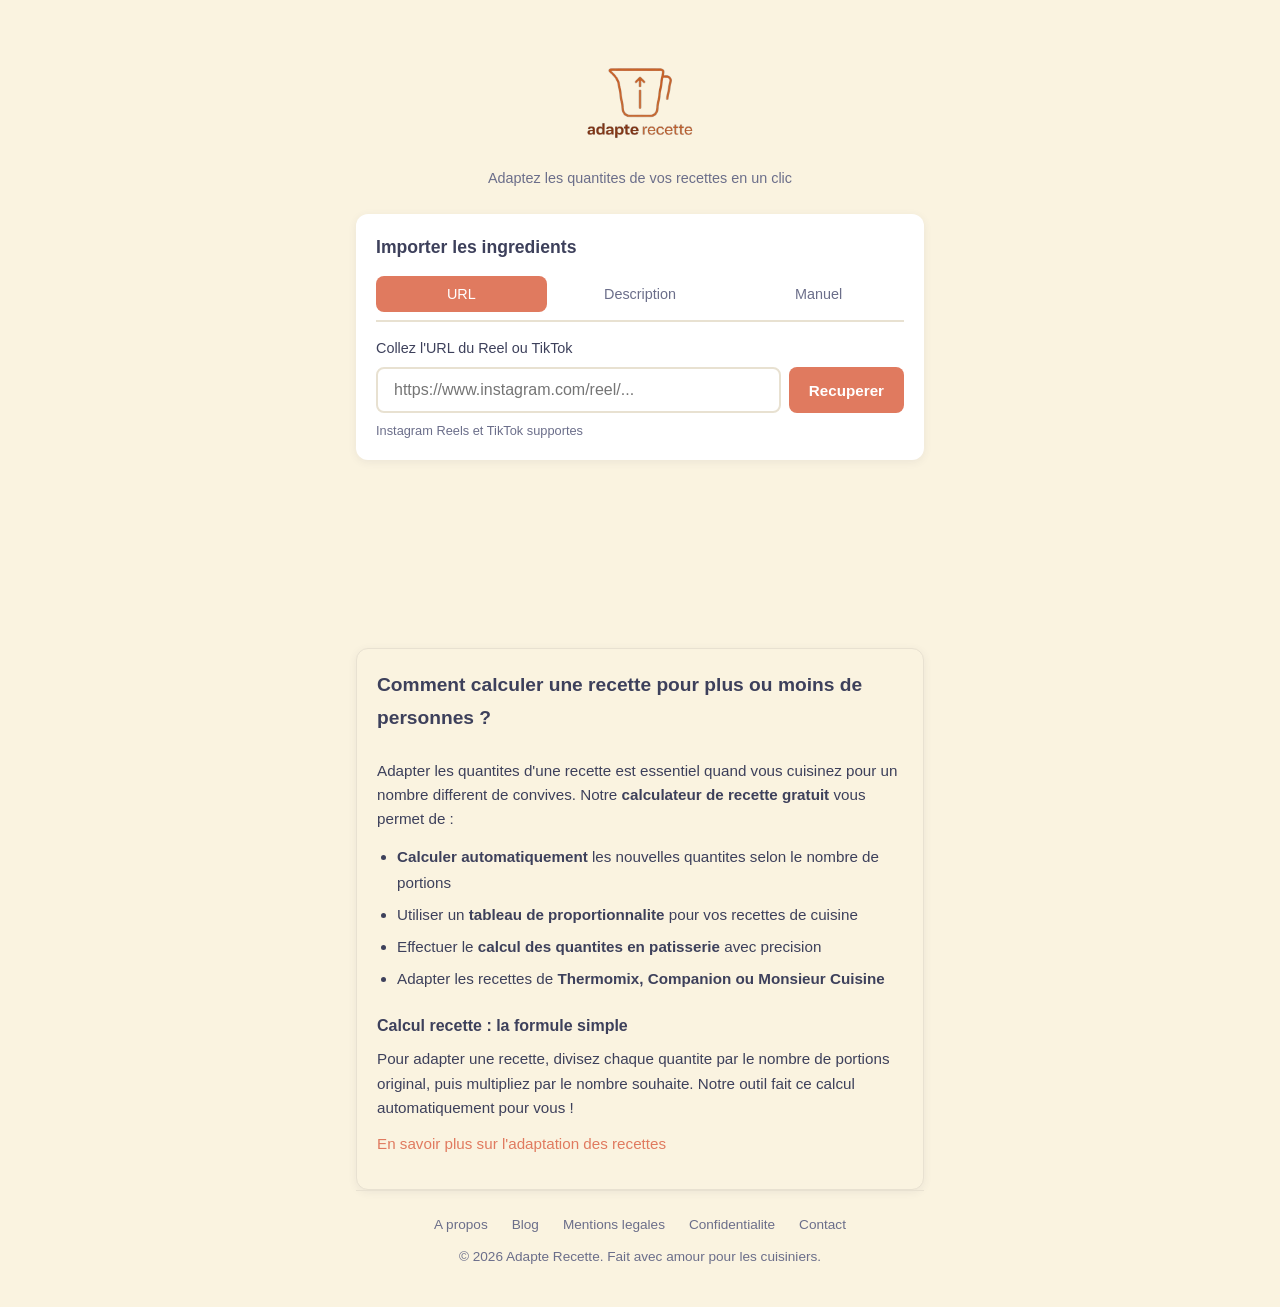
==== index.html @ 7c34cf09 "Fix parser for spaced units + bigger logo + more emoji separators - Add pattern for "100 g de farine" ====
<!DOCTYPE html>
<html lang="fr">
<head>
    <meta charset="UTF-8">
    <meta name="viewport" content="width=device-width, initial-scale=1.0">
    <meta name="description" content="Calculateur gratuit pour adapter les quantites d'une recette au nombre de personnes. Calcul recette automatique, tableau de proportionnalite et conversion des mesures.">
    <meta name="theme-color" content="#E07A5F">
    <meta name="google-site-verification" content="aMyrA-Rj5r2kFNnCdlcsRhYM-CmqGGEdVqoCJx9DFxA" />
    <title>Adapter les quantites d'une recette | Calcul recette gratuit - Adapte Recette</title>
    <link rel="manifest" href="manifest.json">
    <link rel="icon" type="image/svg+xml" href="icons/icon.svg">
    <link rel="apple-touch-icon" href="icons/icon-192.png">
    <link rel="stylesheet" href="style.css?v=6">
    <!-- Google AdSense -->
    <script async src="https://pagead2.googlesyndication.com/pagead/js/adsbygoogle.js?client=ca-pub-5755477193722949"
        crossorigin="anonymous"></script>
</head>
<body>
    <div class="container">
        <header>
            <h1><img src="logo-adapte-recette.svg" alt="Adapte Recette - Calculateur de recette gratuit" class="header-logo"></h1>
            <p class="subtitle">Adaptez les quantites de vos recettes en un clic</p>
        </header>

        <main>
            <!-- Section Import -->
            <section class="card import-section">
                <h2>Importer les ingredients</h2>

                <div class="tabs">
                    <button class="tab active" data-tab="url">URL</button>
                    <button class="tab" data-tab="description">Description</button>
                    <button class="tab" data-tab="manual">Manuel</button>
                </div>

                <div class="tab-content">
                    <!-- Tab URL -->
                    <div class="tab-panel active" id="tab-url">
                        <label for="url-input">Collez l'URL du Reel ou TikTok</label>
                        <div class="input-group">
                            <input type="url" id="url-input" placeholder="https://www.instagram.com/reel/...">
                            <button id="fetch-btn" class="btn btn-primary">Recuperer</button>
                        </div>
                        <p class="hint">Instagram Reels et TikTok supportes</p>
                    </div>

                    <!-- Tab Description -->
                    <div class="tab-panel" id="tab-description">
                        <label for="description-input">Collez la description de la recette</label>
                        <textarea id="description-input" rows="6" placeholder="Exemple:
Pour 4 personnes:
- 200g de farine
- 3 oeufs
- 50cl de lait
- 1 pincee de sel"></textarea>
                        <button id="extract-btn" class="btn btn-primary">Extraire les ingredients</button>
                        <details class="help-details">
                            <summary>Comment copier la description ?</summary>
                            <div class="help-content">
                                <p><strong>Instagram :</strong></p>
                                <ol>
                                    <li>Ouvrez le Reel dans l'app</li>
                                    <li>Appuyez sur "... plus" sous la description</li>
                                    <li>Maintenez appuye sur le texte et selectionnez "Copier"</li>
                                </ol>
                                <p><strong>TikTok :</strong></p>
                                <ol>
                                    <li>Ouvrez la video dans l'app</li>
                                    <li>Appuyez sur la description pour la voir en entier</li>
                                    <li>Maintenez appuye et copiez le texte</li>
                                </ol>
                            </div>
                        </details>
                    </div>

                    <!-- Tab Manuel -->
                    <div class="tab-panel" id="tab-manual">
                        <div class="manual-form">
                            <div class="manual-row">
                                <input type="number" class="ingredient-qty" placeholder="Qte" step="any">
                                <input type="text" class="ingredient-unit" placeholder="Unite">
                                <input type="text" class="ingredient-name" placeholder="Ingredient">
                                <button class="btn-icon btn-add" title="Ajouter">+</button>
                            </div>
                        </div>
                        <button id="add-ingredient-btn" class="btn btn-secondary">+ Ajouter un ingredient</button>
                    </div>
                </div>
            </section>

            <!-- Ad unit -->
            <div class="ad-container">
                <ins class="adsbygoogle"
                    style="display:block"
                    data-ad-client="ca-pub-5755477193722949"
                    data-ad-slot="auto"
                    data-ad-format="auto"
                    data-full-width-responsive="true"></ins>
                <script>(adsbygoogle = window.adsbygoogle || []).push({});</script>
            </div>

            <!-- Section Calcul (avec portions d'origine) -->
            <section class="card calculation-section" id="calculation-section" style="display: none;">
                <h2>Adapter les quantites</h2>

                <div class="portions-row">
                    <div class="portions-original" id="portions-original-group">
                        <label for="portions-original">Recette pour</label>
                        <input type="number" id="portions-original" value="4" min="1">
                        <span>pers.</span>
                        <span class="portions-hint" id="portions-hint">(a verifier)</span>
                    </div>
                    <span class="portions-arrow">→</span>
                    <div class="portions-target-group">
                        <label for="portions-target">Je veux</label>
                        <div class="stepper">
                            <button type="button" class="stepper-btn" id="portions-minus">−</button>
                            <input type="number" id="portions-target" value="4" min="1">
                            <button type="button" class="stepper-btn" id="portions-plus">+</button>
                        </div>
                        <span>pers.</span>
                    </div>
                </div>

                <div class="calc-mode">
                    <label class="radio-label">
                        <input type="radio" name="calc-mode" value="portions" checked>
                        <span>Par portions</span>
                    </label>
                    <label class="radio-label">
                        <input type="radio" name="calc-mode" value="multiplier">
                        <span>Par multiplicateur</span>
                    </label>
                </div>

                <div class="calc-input" id="multiplier-input-group" style="display: none;">
                    <label for="multiplier">Multiplicateur :</label>
                    <input type="number" id="multiplier" value="1" min="0.1" step="0.1">
                    <div class="quick-multipliers">
                        <button class="btn-chip" data-multiplier="0.5">x0.5</button>
                        <button class="btn-chip" data-multiplier="1.5">x1.5</button>
                        <button class="btn-chip" data-multiplier="2">x2</button>
                        <button class="btn-chip" data-multiplier="3">x3</button>
                    </div>
                </div>
            </section>

            <!-- Section Resultat -->
            <section class="card result-section" id="result-section" style="display: none;">
                <h2>Quantites adaptees</h2>
                <div class="result-info">
                    <span id="result-portions"></span>
                </div>
                <div class="result-list" id="result-list">
                    <!-- Results will be added here dynamically -->
                </div>
                <button id="copy-result-btn" class="btn btn-secondary">Copier la liste</button>
            </section>

            <!-- Section Ingredients (pliable) -->
            <section class="card ingredients-section collapsible" id="ingredients-section" style="display: none;">
                <div class="collapsible-header" id="ingredients-toggle">
                    <h2>Ingredients <span class="ingredient-count"></span></h2>
                    <span class="collapse-icon">▼</span>
                </div>

                <div class="collapsible-content" id="ingredients-content">
                    <div class="ingredients-list" id="ingredients-list">
                        <!-- Ingredients will be added here dynamically -->
                    </div>

                    <button id="clear-ingredients-btn" class="btn btn-secondary">Reinitialiser</button>
                </div>
            </section>

            <!-- SEO Content Section -->
            <section class="card content-page seo-section">
                <h2>Comment calculer une recette pour plus ou moins de personnes ?</h2>
                <p>Adapter les quantites d'une recette est essentiel quand vous cuisinez pour un nombre different de convives. Notre <strong>calculateur de recette gratuit</strong> vous permet de :</p>
                <ul>
                    <li><strong>Calculer automatiquement</strong> les nouvelles quantites selon le nombre de portions</li>
                    <li>Utiliser un <strong>tableau de proportionnalite</strong> pour vos recettes de cuisine</li>
                    <li>Effectuer le <strong>calcul des quantites en patisserie</strong> avec precision</li>
                    <li>Adapter les recettes de <strong>Thermomix, Companion ou Monsieur Cuisine</strong></li>
                </ul>
                <h3>Calcul recette : la formule simple</h3>
                <p>Pour adapter une recette, divisez chaque quantite par le nombre de portions original, puis multipliez par le nombre souhaite. Notre outil fait ce calcul automatiquement pour vous !</p>
                <p><a href="/blog/adapter-recette-nombre-personnes">En savoir plus sur l'adaptation des recettes</a></p>
            </section>
        </main>

        <footer></footer>
    </div>

    <!-- Loading overlay -->
    <div class="loading-overlay" id="loading-overlay" style="display: none;">
        <div class="spinner"></div>
        <p>Chargement...</p>
    </div>

    <!-- Toast notifications -->
    <div class="toast-container" id="toast-container"></div>

    <script src="footer.js"></script>
    <script src="parser.js?v=7"></script>
    <script src="app.js?v=6"></script>
</body>
</html>
---- style.css ----
/* Variables */
:root {
    --color-primary: #E07A5F;
    --color-primary-dark: #c9644a;
    --color-secondary: #F4A261;
    --color-accent: #F2CC8F;
    --color-bg: #FAF3E0;
    --color-bg-card: #FFFFFF;
    --color-text: #3D405B;
    --color-text-light: #6B6E8A;
    --color-border: #E8E1D1;
    --color-success: #81B29A;
    --color-error: #E07A5F;
    --radius: 12px;
    --radius-sm: 8px;
    --shadow: 0 2px 8px rgba(61, 64, 91, 0.08);
    --shadow-lg: 0 4px 16px rgba(61, 64, 91, 0.12);
    --transition: 0.2s ease;
}

/* Reset */
*, *::before, *::after {
    box-sizing: border-box;
    margin: 0;
    padding: 0;
}

/* Base */
html {
    font-size: 16px;
}

body {
    font-family: -apple-system, BlinkMacSystemFont, 'Segoe UI', Roboto, Oxygen, Ubuntu, sans-serif;
    background-color: var(--color-bg);
    color: var(--color-text);
    line-height: 1.5;
    min-height: 100vh;
}

/* Container */
.container {
    max-width: 600px;
    margin: 0 auto;
    padding: 1rem;
    min-height: 100vh;
    display: flex;
    flex-direction: column;
}

/* Header */
header {
    text-align: center;
    padding: 1.5rem 0;
}

.header-logo {
    width: 140px;
    height: auto;
}

/* Smaller logo for subpages (with text) */
.header-link .header-logo {
    width: 80px;
    margin-bottom: 0.25rem;
}

header h1 {
    font-size: 1.75rem;
    color: var(--color-primary);
    font-weight: 700;
    margin-bottom: 0.25rem;
}

/* When h1 contains only the logo (homepage) */
header h1:has(> img:only-child) {
    font-size: 0;
    line-height: 1;
}

.subtitle {
    color: var(--color-text-light);
    font-size: 0.9rem;
    margin-top: 0.25rem;
}

/* Main */
main {
    flex: 1;
    display: flex;
    flex-direction: column;
    gap: 1rem;
}

/* Cards */
.card {
    background: var(--color-bg-card);
    border-radius: var(--radius);
    padding: 1.25rem;
    box-shadow: var(--shadow);
}

.card h2 {
    font-size: 1.1rem;
    margin-bottom: 1rem;
    color: var(--color-text);
}

/* Tabs */
.tabs {
    display: flex;
    gap: 0.5rem;
    margin-bottom: 1rem;
    border-bottom: 2px solid var(--color-border);
    padding-bottom: 0.5rem;
}

.tab {
    flex: 1;
    padding: 0.6rem 0.75rem;
    border: none;
    background: transparent;
    color: var(--color-text-light);
    font-size: 0.9rem;
    font-weight: 500;
    cursor: pointer;
    border-radius: var(--radius-sm);
    transition: var(--transition);
}

.tab:hover {
    background: var(--color-bg);
}

.tab.active {
    background: var(--color-primary);
    color: white;
}

/* Tab panels */
.tab-panel {
    display: none;
}

.tab-panel.active {
    display: block;
}

/* Form elements */
label {
    display: block;
    font-size: 0.9rem;
    font-weight: 500;
    margin-bottom: 0.5rem;
    color: var(--color-text);
}

input[type="text"],
input[type="url"],
input[type="number"],
textarea {
    width: 100%;
    padding: 0.75rem 1rem;
    border: 2px solid var(--color-border);
    border-radius: var(--radius-sm);
    font-size: 1rem;
    font-family: inherit;
    transition: var(--transition);
    background: var(--color-bg-card);
}

input:focus,
textarea:focus {
    outline: none;
    border-color: var(--color-primary);
}

textarea {
    resize: vertical;
    min-height: 120px;
}

.input-group {
    display: flex;
    gap: 0.5rem;
}

.input-group input {
    flex: 1;
}

.hint {
    font-size: 0.8rem;
    color: var(--color-text-light);
    margin-top: 0.5rem;
}

/* Buttons */
.btn {
    padding: 0.75rem 1.25rem;
    border: none;
    border-radius: var(--radius-sm);
    font-size: 0.95rem;
    font-weight: 600;
    cursor: pointer;
    transition: var(--transition);
    display: inline-flex;
    align-items: center;
    justify-content: center;
    gap: 0.5rem;
}

.btn-primary {
    background: var(--color-primary);
    color: white;
}

.btn-primary:hover {
    background: var(--color-primary-dark);
}

.btn-primary:active {
    transform: scale(0.98);
}

.btn-secondary {
    background: var(--color-bg);
    color: var(--color-text);
    border: 2px solid var(--color-border);
}

.btn-secondary:hover {
    background: var(--color-border);
}

.btn-icon {
    width: 40px;
    height: 40px;
    padding: 0;
    border: none;
    border-radius: var(--radius-sm);
    font-size: 1.25rem;
    cursor: pointer;
    transition: var(--transition);
    display: flex;
    align-items: center;
    justify-content: center;
}

.btn-add {
    background: var(--color-success);
    color: white;
}

.btn-add:hover {
    opacity: 0.9;
}

.btn-remove {
    background: var(--color-error);
    color: white;
}

.btn-remove:hover {
    opacity: 0.9;
}

.btn-chip {
    padding: 0.4rem 0.75rem;
    border: 2px solid var(--color-border);
    border-radius: 20px;
    background: var(--color-bg-card);
    color: var(--color-text);
    font-size: 0.85rem;
    cursor: pointer;
    transition: var(--transition);
}

.btn-chip:hover {
    border-color: var(--color-primary);
    color: var(--color-primary);
}

.btn-chip.active {
    background: var(--color-primary);
    border-color: var(--color-primary);
    color: white;
}

/* Manual form */
.manual-form {
    display: flex;
    flex-direction: column;
    gap: 0.75rem;
    margin-bottom: 1rem;
}

.manual-row {
    display: grid;
    grid-template-columns: 1fr 1fr 2fr auto;
    gap: 0.5rem;
    align-items: center;
}

.manual-row input {
    padding: 0.6rem 0.75rem;
}

/* Portions row (original → target) */
.portions-row {
    display: flex;
    align-items: center;
    justify-content: center;
    gap: 0.75rem;
    margin-bottom: 1rem;
    padding: 1rem;
    background: var(--color-bg);
    border-radius: var(--radius-sm);
    flex-wrap: wrap;
}

.portions-original,
.portions-target-group {
    display: flex;
    align-items: center;
    gap: 0.5rem;
}

.portions-original label,
.portions-target-group label {
    margin-bottom: 0;
    white-space: nowrap;
    font-size: 0.9rem;
}

.portions-original input {
    width: 60px;
    text-align: center;
    font-weight: 600;
    font-size: 1.1rem;
}

.portions-arrow {
    font-size: 1.5rem;
    color: var(--color-primary);
    font-weight: bold;
}

.portions-hint {
    font-size: 0.75rem;
    color: var(--color-secondary);
    font-style: italic;
    display: none;
}

.portions-original.needs-check .portions-hint {
    display: inline;
}

.portions-original.needs-check input {
    border-color: var(--color-secondary);
    background-color: #FFF8F0;
}

.portions-original.confirmed .portions-hint {
    display: none;
}

/* Stepper component (+/-) */
.stepper {
    display: inline-flex;
    align-items: stretch;
    background: var(--color-bg-card);
    border: 2px solid var(--color-primary);
    border-radius: var(--radius);
    overflow: hidden;
    height: 52px;
}

.stepper input[type="number"] {
    width: 60px;
    height: 100%;
    text-align: center;
    font-weight: 700;
    font-size: 1.4rem;
    border: none;
    border-left: 2px solid var(--color-primary);
    border-right: 2px solid var(--color-primary);
    border-radius: 0;
    padding: 0;
    background: white;
    -moz-appearance: textfield;
    color: var(--color-text);
}

.stepper input[type="number"]::-webkit-outer-spin-button,
.stepper input[type="number"]::-webkit-inner-spin-button {
    -webkit-appearance: none;
    margin: 0;
}

.stepper input[type="number"]:focus {
    outline: none;
    box-shadow: none;
}

button.stepper-btn {
    width: 52px;
    height: 100%;
    min-width: 52px;
    padding: 0;
    margin: 0;
    border: none;
    border-radius: 0;
    background: var(--color-primary);
    color: white;
    font-size: 1.75rem;
    font-weight: 300;
    cursor: pointer;
    transition: background 0.15s ease;
    display: flex;
    align-items: center;
    justify-content: center;
    line-height: 1;
    -webkit-tap-highlight-color: transparent;
    user-select: none;
}

button.stepper-btn:hover {
    background: var(--color-primary-dark);
}

button.stepper-btn:active {
    background: #B8543B;
}

/* Collapsible sections */
.collapsible .collapsible-header {
    display: flex;
    justify-content: space-between;
    align-items: center;
    cursor: pointer;
    padding: 0.5rem 0;
    user-select: none;
}

.collapsible .collapsible-header h2 {
    margin-bottom: 0;
}

.collapsible .collapse-icon {
    font-size: 0.8rem;
    color: var(--color-text-light);
    transition: transform 0.2s ease;
}

.collapsible.collapsed .collapse-icon {
    transform: rotate(-90deg);
}

.collapsible .collapsible-content {
    overflow: hidden;
    transition: max-height 0.3s ease;
}

.collapsible.collapsed .collapsible-content {
    max-height: 0 !important;
    padding-top: 0;
    padding-bottom: 0;
}

.ingredient-count {
    font-size: 0.85rem;
    color: var(--color-text-light);
    font-weight: normal;
}

/* Ingredients list */
.ingredients-list {
    display: flex;
    flex-direction: column;
    gap: 0.5rem;
    margin-bottom: 1rem;
}

.ingredient-item {
    display: grid;
    grid-template-columns: 1fr 1fr 2fr auto;
    gap: 0.5rem;
    align-items: center;
    padding: 0.5rem;
    background: var(--color-bg);
    border-radius: var(--radius-sm);
}

.ingredient-item input {
    padding: 0.5rem 0.75rem;
    font-size: 0.9rem;
}

/* Radio buttons */
.calc-mode {
    display: flex;
    gap: 1rem;
    margin-bottom: 1rem;
    justify-content: center;
}

.radio-label {
    display: flex;
    align-items: center;
    gap: 0.5rem;
    cursor: pointer;
    font-size: 0.95rem;
}

.radio-label input[type="radio"] {
    width: 18px;
    height: 18px;
    accent-color: var(--color-primary);
}

/* Calc input */
.calc-input {
    padding: 1rem;
    background: var(--color-bg);
    border-radius: var(--radius-sm);
}

.calc-input label {
    margin-bottom: 0.5rem;
}

.calc-input input {
    width: 100px;
    text-align: center;
    font-size: 1.25rem;
    font-weight: 600;
}

.quick-multipliers {
    display: flex;
    gap: 0.5rem;
    margin-top: 0.75rem;
    flex-wrap: wrap;
}

/* Result section */
.result-info {
    font-size: 0.9rem;
    color: var(--color-text-light);
    margin-bottom: 1rem;
    padding-bottom: 0.75rem;
    border-bottom: 1px solid var(--color-border);
}

.result-list {
    display: flex;
    flex-direction: column;
    gap: 0.5rem;
    margin-bottom: 1rem;
}

.result-item {
    display: flex;
    align-items: center;
    gap: 0.75rem;
    padding: 0.75rem;
    background: var(--color-bg);
    border-radius: var(--radius-sm);
}

.result-item-qty {
    font-weight: 600;
    color: var(--color-primary);
    min-width: 80px;
}

.result-item-name {
    font-weight: 500;
    flex: 1;
}

/* Footer */
footer {
    text-align: center;
    padding: 1.5rem 0;
    color: var(--color-text-light);
    font-size: 0.85rem;
    margin-top: auto;
    border-top: 1px solid var(--color-border);
}

.footer-links {
    display: flex;
    justify-content: center;
    gap: 1.5rem;
    flex-wrap: wrap;
    margin-bottom: 0.75rem;
}

.footer-links a {
    color: var(--color-text-light);
    text-decoration: none;
    transition: color 0.2s ease;
}

.footer-links a:hover {
    color: var(--color-primary);
}

.footer-copy {
    margin: 0;
}

/* Header link */
.header-link {
    text-decoration: none;
    color: inherit;
}

/* Content pages (About, Legal, etc.) */
.content-page {
    line-height: 1.7;
}

.content-page h2 {
    font-size: 1.4rem;
    color: var(--color-primary);
    margin-bottom: 1.5rem;
    padding-bottom: 0.5rem;
    border-bottom: 2px solid var(--color-border);
}

.content-page h3 {
    font-size: 1.1rem;
    color: var(--color-text);
    margin-top: 1.5rem;
    margin-bottom: 0.75rem;
}

.content-page h4 {
    font-size: 0.95rem;
    color: var(--color-text);
    margin-top: 1rem;
    margin-bottom: 0.5rem;
}

.content-page p {
    margin-bottom: 0.75rem;
    color: var(--color-text);
}

.content-page ul,
.content-page ol {
    margin-bottom: 1rem;
    padding-left: 1.5rem;
}

.content-page li {
    margin-bottom: 0.5rem;
}

.content-page a {
    color: var(--color-primary);
    text-decoration: none;
}

.content-page a:hover {
    text-decoration: underline;
}

.content-page section {
    margin-bottom: 1.5rem;
}

.content-page .last-update {
    font-size: 0.8rem;
    color: var(--color-text-light);
    font-style: italic;
    margin-top: 2rem;
    padding-top: 1rem;
    border-top: 1px solid var(--color-border);
}

/* Cookies table */
.cookies-table {
    width: 100%;
    border-collapse: collapse;
    margin: 1rem 0;
    font-size: 0.9rem;
}

.cookies-table th,
.cookies-table td {
    padding: 0.75rem;
    text-align: left;
    border-bottom: 1px solid var(--color-border);
}

.cookies-table th {
    background: var(--color-bg);
    font-weight: 600;
}

/* Social links */
.social-links {
    display: flex;
    gap: 1rem;
    margin-top: 0.5rem;
}

.social-link {
    display: inline-flex;
    align-items: center;
    gap: 0.5rem;
    padding: 0.5rem 1rem;
    background: var(--color-bg);
    border-radius: var(--radius-sm);
    color: var(--color-text);
    text-decoration: none;
    font-weight: 500;
    transition: var(--transition);
}

.social-link:hover {
    background: var(--color-primary);
    color: white;
}

/* Loading overlay */
.loading-overlay {
    position: fixed;
    top: 0;
    left: 0;
    right: 0;
    bottom: 0;
    background: rgba(250, 243, 224, 0.9);
    display: flex;
    flex-direction: column;
    align-items: center;
    justify-content: center;
    gap: 1rem;
    z-index: 1000;
}

.spinner {
    width: 40px;
    height: 40px;
    border: 4px solid var(--color-border);
    border-top-color: var(--color-primary);
    border-radius: 50%;
    animation: spin 0.8s linear infinite;
}

@keyframes spin {
    to { transform: rotate(360deg); }
}

/* Toast notifications */
.toast-container {
    position: fixed;
    bottom: 1rem;
    left: 50%;
    transform: translateX(-50%);
    z-index: 1001;
    display: flex;
    flex-direction: column;
    gap: 0.5rem;
}

.toast {
    padding: 0.75rem 1.25rem;
    border-radius: var(--radius-sm);
    background: var(--color-text);
    color: white;
    font-size: 0.9rem;
    box-shadow: var(--shadow-lg);
    animation: slideUp 0.3s ease;
}

.toast.success {
    background: var(--color-success);
}

.toast.error {
    background: var(--color-error);
}

@keyframes slideUp {
    from {
        opacity: 0;
        transform: translateY(20px);
    }
    to {
        opacity: 1;
        transform: translateY(0);
    }
}

/* Help details */
.help-details {
    margin-top: 1rem;
    font-size: 0.85rem;
}

.help-details summary {
    cursor: pointer;
    color: var(--color-primary);
    font-weight: 500;
}

.help-details summary:hover {
    text-decoration: underline;
}

.help-content {
    margin-top: 0.75rem;
    padding: 1rem;
    background: var(--color-bg);
    border-radius: var(--radius-sm);
    color: var(--color-text-light);
}

.help-content p {
    margin-bottom: 0.5rem;
    color: var(--color-text);
}

.help-content ol {
    margin-left: 1.25rem;
    margin-bottom: 1rem;
}

.help-content ol:last-child {
    margin-bottom: 0;
}

.help-content li {
    margin-bottom: 0.25rem;
}

/* Responsive */
@media (max-width: 480px) {
    .manual-row,
    .ingredient-item {
        grid-template-columns: 1fr 1fr;
        gap: 0.5rem;
    }

    /* Nom de l'ingredient sur toute la largeur */
    .manual-row .ingredient-name,
    .ingredient-item input[data-field="name"] {
        grid-column: 1 / -1;
        order: -1;
    }

    .manual-row .btn-icon,
    .ingredient-item .btn-icon {
        grid-column: 2;
        justify-self: end;
    }

    .tabs {
        flex-wrap: wrap;
    }

    .tab {
        font-size: 0.85rem;
        padding: 0.5rem;
    }
}

/* PWA standalone mode */
@media (display-mode: standalone) {
    .container {
        padding-top: env(safe-area-inset-top);
        padding-bottom: env(safe-area-inset-bottom);
    }
}

/* Ad container */
.ad-container {
    margin: 1rem 0;
    min-height: 100px;
    display: flex;
    justify-content: center;
    align-items: center;
}

.ad-container ins {
    max-width: 100%;
}

/* ===================== */
/* Blog Styles           */
/* ===================== */

/* Breadcrumb navigation */
.breadcrumb {
    font-size: 0.85rem;
    color: var(--color-text-light);
    margin-bottom: 1rem;
    padding: 0.5rem 0;
}

.breadcrumb a {
    color: var(--color-primary);
    text-decoration: none;
}

.breadcrumb a:hover {
    text-decoration: underline;
}

/* Blog grid (listing page) */
.blog-grid {
    display: grid;
    grid-template-columns: 1fr;
    gap: 1rem;
    margin-top: 1rem;
}

.blog-card {
    background: var(--color-bg-card);
    border-radius: var(--radius);
    padding: 1.25rem;
    box-shadow: var(--shadow);
    text-decoration: none;
    color: inherit;
    transition: var(--transition);
    display: block;
}

.blog-card:hover {
    box-shadow: var(--shadow-lg);
    transform: translateY(-2px);
}

.blog-card h3 {
    font-size: 1.1rem;
    color: var(--color-primary);
    margin-bottom: 0.5rem;
}

.blog-card p {
    font-size: 0.9rem;
    color: var(--color-text-light);
    line-height: 1.5;
    margin: 0;
}

.blog-card .blog-card-meta {
    font-size: 0.8rem;
    color: var(--color-text-light);
    margin-top: 0.75rem;
    opacity: 0.8;
}

/* Blog article styles */
.blog-article h2 {
    font-size: 1.5rem;
}

.article-meta {
    font-size: 0.85rem;
    color: var(--color-text-light);
    margin-bottom: 1.5rem;
    padding-bottom: 1rem;
    border-bottom: 1px solid var(--color-border);
}

.article-intro {
    font-size: 1.05rem;
    color: var(--color-text);
    line-height: 1.7;
    margin-bottom: 1.5rem;
    padding: 1rem;
    background: var(--color-bg);
    border-radius: var(--radius-sm);
    border-left: 4px solid var(--color-primary);
}

/* Conversion tables in articles */
.conversion-table {
    width: 100%;
    border-collapse: collapse;
    margin: 1rem 0;
    font-size: 0.9rem;
    background: var(--color-bg-card);
    border-radius: var(--radius-sm);
    overflow: hidden;
}

.conversion-table th,
.conversion-table td {
    padding: 0.75rem 1rem;
    text-align: left;
    border-bottom: 1px solid var(--color-border);
}

.conversion-table th {
    background: var(--color-primary);
    color: white;
    font-weight: 600;
}

.conversion-table tr:last-child td {
    border-bottom: none;
}

.conversion-table tr:nth-child(even) {
    background: var(--color-bg);
}

/* Formula box (for mathematical formulas) */
.formula-box {
    background: var(--color-bg);
    border: 2px solid var(--color-secondary);
    border-radius: var(--radius);
    padding: 1rem 1.25rem;
    margin: 1rem 0;
    text-align: center;
}

.formula-box code {
    font-size: 1.1rem;
    font-weight: 600;
    color: var(--color-text);
    background: none;
    padding: 0;
}

/* Article CTA (Call to Action) */
.article-cta {
    background: linear-gradient(135deg, var(--color-primary) 0%, var(--color-primary-dark) 100%);
    color: white;
    border-radius: var(--radius);
    padding: 1.5rem;
    margin-top: 2rem;
    text-align: center;
}

.article-cta h4 {
    font-size: 1.2rem;
    margin-bottom: 0.5rem;
    color: white;
}

.article-cta p {
    font-size: 0.95rem;
    opacity: 0.95;
    margin-bottom: 1rem;
    color: white;
}

.article-cta .btn-primary {
    background: white;
    color: var(--color-primary);
}

.article-cta .btn-primary:hover {
    background: var(--color-bg);
}

/* Blog intro on listing page */
.blog-intro {
    color: var(--color-text-light);
    margin-bottom: 1rem;
    line-height: 1.6;
}

/* SEO section on homepage */
.seo-section {
    margin-top: 1.5rem;
    background: var(--color-bg);
    border: 1px solid var(--color-border);
}

.seo-section h2 {
    font-size: 1.2rem;
    color: var(--color-text);
    border-bottom: none;
    margin-bottom: 1rem;
}

.seo-section h3 {
    font-size: 1rem;
    margin-top: 1.25rem;
    margin-bottom: 0.5rem;
}

.seo-section ul {
    margin: 0.75rem 0;
    padding-left: 1.25rem;
}

.seo-section li {
    margin-bottom: 0.4rem;
    font-size: 0.95rem;
}

.seo-section p {
    font-size: 0.95rem;
    line-height: 1.6;
}

/* Contact form */
.contact-form {
    margin: 1.5rem 0;
}

.form-group {
    margin-bottom: 1rem;
}

.form-group label {
    display: block;
    margin-bottom: 0.5rem;
    font-weight: 500;
    color: var(--color-text);
}

.form-group input,
.form-group textarea {
    width: 100%;
    padding: 0.75rem 1rem;
    border: 2px solid var(--color-border);
    border-radius: var(--radius-sm);
    font-size: 1rem;
    font-family: inherit;
    transition: border-color 0.2s ease;
}

.form-group input:focus,
.form-group textarea:focus {
    outline: none;
    border-color: var(--color-primary);
}

.form-group textarea {
    resize: vertical;
    min-height: 120px;
}

.btn-submit {
    width: 100%;
    padding: 1rem;
    font-size: 1.1rem;
    margin-top: 0.5rem;
}

.btn-submit:disabled {
    opacity: 0.7;
    cursor: not-allowed;
}

.form-status {
    margin-top: 1rem;
    padding: 1rem;
    border-radius: var(--radius-sm);
    text-align: center;
    display: none;
}

.form-status.success {
    display: block;
    background: #d4edda;
    color: #155724;
    border: 1px solid #c3e6cb;
}

.form-status.error {
    display: block;
    background: #f8d7da;
    color: #721c24;
    border: 1px solid #f5c6cb;
}

/* Error popup (no ingredients found) */
.error-popup {
    position: fixed;
    top: 0;
    left: 0;
    right: 0;
    bottom: 0;
    background: rgba(61, 64, 91, 0.5);
    display: flex;
    align-items: center;
    justify-content: center;
    z-index: 1002;
    padding: 1rem;
    animation: fadeIn 0.2s ease;
}

@keyframes fadeIn {
    from { opacity: 0; }
    to { opacity: 1; }
}

.error-popup-content {
    background: var(--color-bg-card);
    border-radius: var(--radius);
    padding: 1.5rem;
    max-width: 400px;
    width: 100%;
    box-shadow: var(--shadow-lg);
    animation: slideIn 0.3s ease;
}

@keyframes slideIn {
    from {
        opacity: 0;
        transform: translateY(-20px);
    }
    to {
        opacity: 1;
        transform: translateY(0);
    }
}

.error-popup-content h4 {
    color: var(--color-error);
    font-size: 1.1rem;
    margin-bottom: 0.75rem;
    display: flex;
    align-items: center;
    gap: 0.5rem;
}

.error-popup-content h4::before {
    content: "!";
    display: inline-flex;
    align-items: center;
    justify-content: center;
    width: 24px;
    height: 24px;
    background: var(--color-error);
    color: white;
    border-radius: 50%;
    font-size: 0.9rem;
    font-weight: bold;
}

.error-popup-content p {
    font-size: 0.95rem;
    color: var(--color-text);
    margin-bottom: 0.75rem;
    line-height: 1.5;
}

.error-popup-content ul {
    margin: 0 0 1rem 0;
    padding-left: 1.25rem;
}

.error-popup-content li {
    font-size: 0.9rem;
    color: var(--color-text-light);
    margin-bottom: 0.4rem;
    line-height: 1.4;
}

.error-popup-close {
    width: 100%;
    margin-top: 0.5rem;
}
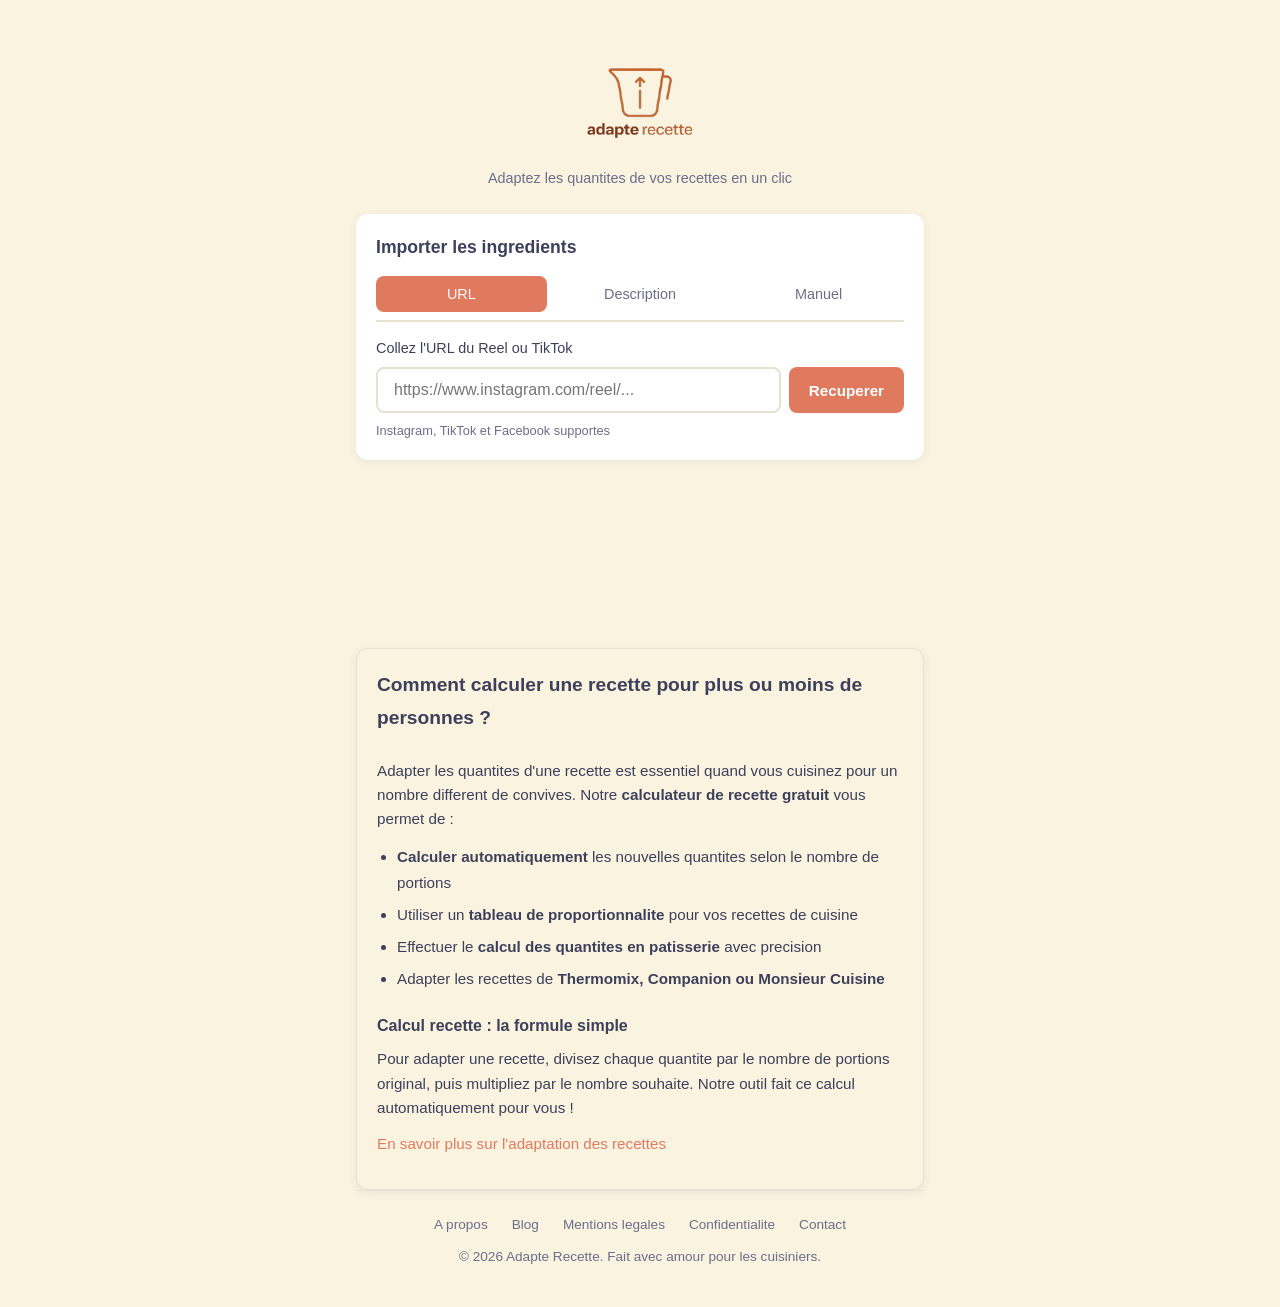
==== commit 9d1cf454: "Major parser improvements + Facebook support + contact form Parser: - Add "quelques", "plusieurs", "" ====
--- a/index.html
+++ b/index.html
@@ -41,7 +41,7 @@
                             <input type="url" id="url-input" placeholder="https://www.instagram.com/reel/...">
                             <button id="fetch-btn" class="btn btn-primary">Recuperer</button>
                         </div>
-                        <p class="hint">Instagram Reels et TikTok supportes</p>
+                        <p class="hint">Instagram, TikTok et Facebook supportes</p>
                     </div>
 
                     <!-- Tab Description -->
@@ -202,7 +202,7 @@
     <div class="toast-container" id="toast-container"></div>
 
     <script src="footer.js"></script>
-    <script src="parser.js?v=7"></script>
-    <script src="app.js?v=6"></script>
+    <script src="parser.js?v=8"></script>
+    <script src="app.js?v=7"></script>
 </body>
 </html>
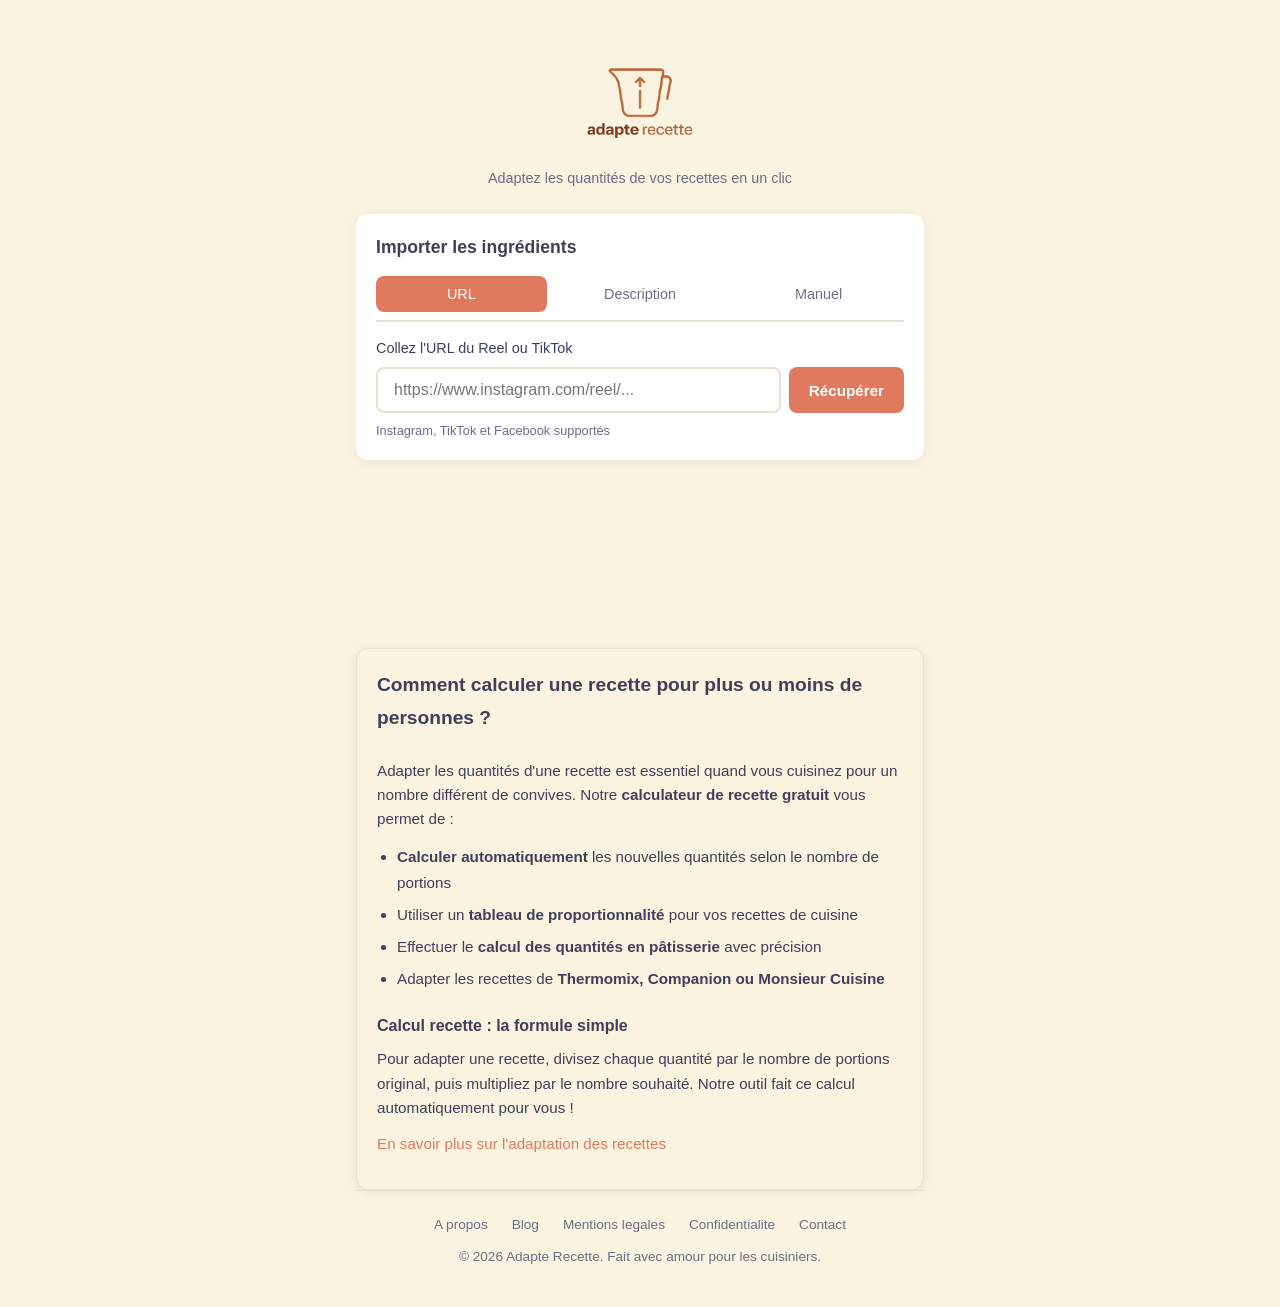
==== commit de3dd4e6: "Ajouter accents français + robots.txt + sitemap.xml - Correction des accents dans tous les fichiers " ====
--- a/index.html
+++ b/index.html
@@ -3,10 +3,10 @@
 <head>
     <meta charset="UTF-8">
     <meta name="viewport" content="width=device-width, initial-scale=1.0">
-    <meta name="description" content="Calculateur gratuit pour adapter les quantites d'une recette au nombre de personnes. Calcul recette automatique, tableau de proportionnalite et conversion des mesures.">
+    <meta name="description" content="Calculateur gratuit pour adapter les quantités d'une recette au nombre de personnes. Calcul recette automatique, tableau de proportionnalité et conversion des mesures.">
     <meta name="theme-color" content="#E07A5F">
     <meta name="google-site-verification" content="aMyrA-Rj5r2kFNnCdlcsRhYM-CmqGGEdVqoCJx9DFxA" />
-    <title>Adapter les quantites d'une recette | Calcul recette gratuit - Adapte Recette</title>
+    <title>Adapter les quantités d'une recette | Calcul recette gratuit - Adapte Recette</title>
     <link rel="manifest" href="manifest.json">
     <link rel="icon" type="image/svg+xml" href="icons/icon.svg">
     <link rel="apple-touch-icon" href="icons/icon-192.png">
@@ -19,13 +19,13 @@
     <div class="container">
         <header>
             <h1><img src="logo-adapte-recette.svg" alt="Adapte Recette - Calculateur de recette gratuit" class="header-logo"></h1>
-            <p class="subtitle">Adaptez les quantites de vos recettes en un clic</p>
+            <p class="subtitle">Adaptez les quantités de vos recettes en un clic</p>
         </header>
 
         <main>
             <!-- Section Import -->
             <section class="card import-section">
-                <h2>Importer les ingredients</h2>
+                <h2>Importer les ingrédients</h2>
 
                 <div class="tabs">
                     <button class="tab active" data-tab="url">URL</button>
@@ -39,9 +39,9 @@
                         <label for="url-input">Collez l'URL du Reel ou TikTok</label>
                         <div class="input-group">
                             <input type="url" id="url-input" placeholder="https://www.instagram.com/reel/...">
-                            <button id="fetch-btn" class="btn btn-primary">Recuperer</button>
+                            <button id="fetch-btn" class="btn btn-primary">Récupérer</button>
                         </div>
-                        <p class="hint">Instagram, TikTok et Facebook supportes</p>
+                        <p class="hint">Instagram, TikTok et Facebook supportés</p>
                     </div>
 
                     <!-- Tab Description -->
@@ -52,8 +52,8 @@
 - 200g de farine
 - 3 oeufs
 - 50cl de lait
-- 1 pincee de sel"></textarea>
-                        <button id="extract-btn" class="btn btn-primary">Extraire les ingredients</button>
+- 1 pincée de sel"></textarea>
+                        <button id="extract-btn" class="btn btn-primary">Extraire les ingrédients</button>
                         <details class="help-details">
                             <summary>Comment copier la description ?</summary>
                             <div class="help-content">
@@ -61,13 +61,13 @@
                                 <ol>
                                     <li>Ouvrez le Reel dans l'app</li>
                                     <li>Appuyez sur "... plus" sous la description</li>
-                                    <li>Maintenez appuye sur le texte et selectionnez "Copier"</li>
+                                    <li>Maintenez appuyé sur le texte et sélectionnez "Copier"</li>
                                 </ol>
                                 <p><strong>TikTok :</strong></p>
                                 <ol>
-                                    <li>Ouvrez la video dans l'app</li>
+                                    <li>Ouvrez la vidéo dans l'app</li>
                                     <li>Appuyez sur la description pour la voir en entier</li>
-                                    <li>Maintenez appuye et copiez le texte</li>
+                                    <li>Maintenez appuyé et copiez le texte</li>
                                 </ol>
                             </div>
                         </details>
@@ -77,13 +77,13 @@
                     <div class="tab-panel" id="tab-manual">
                         <div class="manual-form">
                             <div class="manual-row">
-                                <input type="number" class="ingredient-qty" placeholder="Qte" step="any">
-                                <input type="text" class="ingredient-unit" placeholder="Unite">
-                                <input type="text" class="ingredient-name" placeholder="Ingredient">
+                                <input type="number" class="ingredient-qty" placeholder="Qté" step="any">
+                                <input type="text" class="ingredient-unit" placeholder="Unité">
+                                <input type="text" class="ingredient-name" placeholder="Ingrédient">
                                 <button class="btn-icon btn-add" title="Ajouter">+</button>
                             </div>
                         </div>
-                        <button id="add-ingredient-btn" class="btn btn-secondary">+ Ajouter un ingredient</button>
+                        <button id="add-ingredient-btn" class="btn btn-secondary">+ Ajouter un ingrédient</button>
                     </div>
                 </div>
             </section>
@@ -101,14 +101,14 @@
 
             <!-- Section Calcul (avec portions d'origine) -->
             <section class="card calculation-section" id="calculation-section" style="display: none;">
-                <h2>Adapter les quantites</h2>
+                <h2>Adapter les quantités</h2>
 
                 <div class="portions-row">
                     <div class="portions-original" id="portions-original-group">
                         <label for="portions-original">Recette pour</label>
                         <input type="number" id="portions-original" value="4" min="1">
                         <span>pers.</span>
-                        <span class="portions-hint" id="portions-hint">(a verifier)</span>
+                        <span class="portions-hint" id="portions-hint">(à vérifier)</span>
                     </div>
                     <span class="portions-arrow">→</span>
                     <div class="portions-target-group">
@@ -145,9 +145,9 @@
                 </div>
             </section>
 
-            <!-- Section Resultat -->
+            <!-- Section Résultat -->
             <section class="card result-section" id="result-section" style="display: none;">
-                <h2>Quantites adaptees</h2>
+                <h2>Quantités adaptées</h2>
                 <div class="result-info">
                     <span id="result-portions"></span>
                 </div>
@@ -157,10 +157,10 @@
                 <button id="copy-result-btn" class="btn btn-secondary">Copier la liste</button>
             </section>
 
-            <!-- Section Ingredients (pliable) -->
+            <!-- Section Ingrédients (pliable) -->
             <section class="card ingredients-section collapsible" id="ingredients-section" style="display: none;">
                 <div class="collapsible-header" id="ingredients-toggle">
-                    <h2>Ingredients <span class="ingredient-count"></span></h2>
+                    <h2>Ingrédients <span class="ingredient-count"></span></h2>
                     <span class="collapse-icon">▼</span>
                 </div>
 
@@ -169,22 +169,22 @@
                         <!-- Ingredients will be added here dynamically -->
                     </div>
 
-                    <button id="clear-ingredients-btn" class="btn btn-secondary">Reinitialiser</button>
+                    <button id="clear-ingredients-btn" class="btn btn-secondary">Réinitialiser</button>
                 </div>
             </section>
 
             <!-- SEO Content Section -->
             <section class="card content-page seo-section">
                 <h2>Comment calculer une recette pour plus ou moins de personnes ?</h2>
-                <p>Adapter les quantites d'une recette est essentiel quand vous cuisinez pour un nombre different de convives. Notre <strong>calculateur de recette gratuit</strong> vous permet de :</p>
+                <p>Adapter les quantités d'une recette est essentiel quand vous cuisinez pour un nombre différent de convives. Notre <strong>calculateur de recette gratuit</strong> vous permet de :</p>
                 <ul>
-                    <li><strong>Calculer automatiquement</strong> les nouvelles quantites selon le nombre de portions</li>
-                    <li>Utiliser un <strong>tableau de proportionnalite</strong> pour vos recettes de cuisine</li>
-                    <li>Effectuer le <strong>calcul des quantites en patisserie</strong> avec precision</li>
+                    <li><strong>Calculer automatiquement</strong> les nouvelles quantités selon le nombre de portions</li>
+                    <li>Utiliser un <strong>tableau de proportionnalité</strong> pour vos recettes de cuisine</li>
+                    <li>Effectuer le <strong>calcul des quantités en pâtisserie</strong> avec précision</li>
                     <li>Adapter les recettes de <strong>Thermomix, Companion ou Monsieur Cuisine</strong></li>
                 </ul>
                 <h3>Calcul recette : la formule simple</h3>
-                <p>Pour adapter une recette, divisez chaque quantite par le nombre de portions original, puis multipliez par le nombre souhaite. Notre outil fait ce calcul automatiquement pour vous !</p>
+                <p>Pour adapter une recette, divisez chaque quantité par le nombre de portions original, puis multipliez par le nombre souhaité. Notre outil fait ce calcul automatiquement pour vous !</p>
                 <p><a href="/blog/adapter-recette-nombre-personnes">En savoir plus sur l'adaptation des recettes</a></p>
             </section>
         </main>
@@ -203,6 +203,6 @@
 
     <script src="footer.js"></script>
     <script src="parser.js?v=8"></script>
-    <script src="app.js?v=7"></script>
+    <script src="app.js?v=8"></script>
 </body>
 </html>
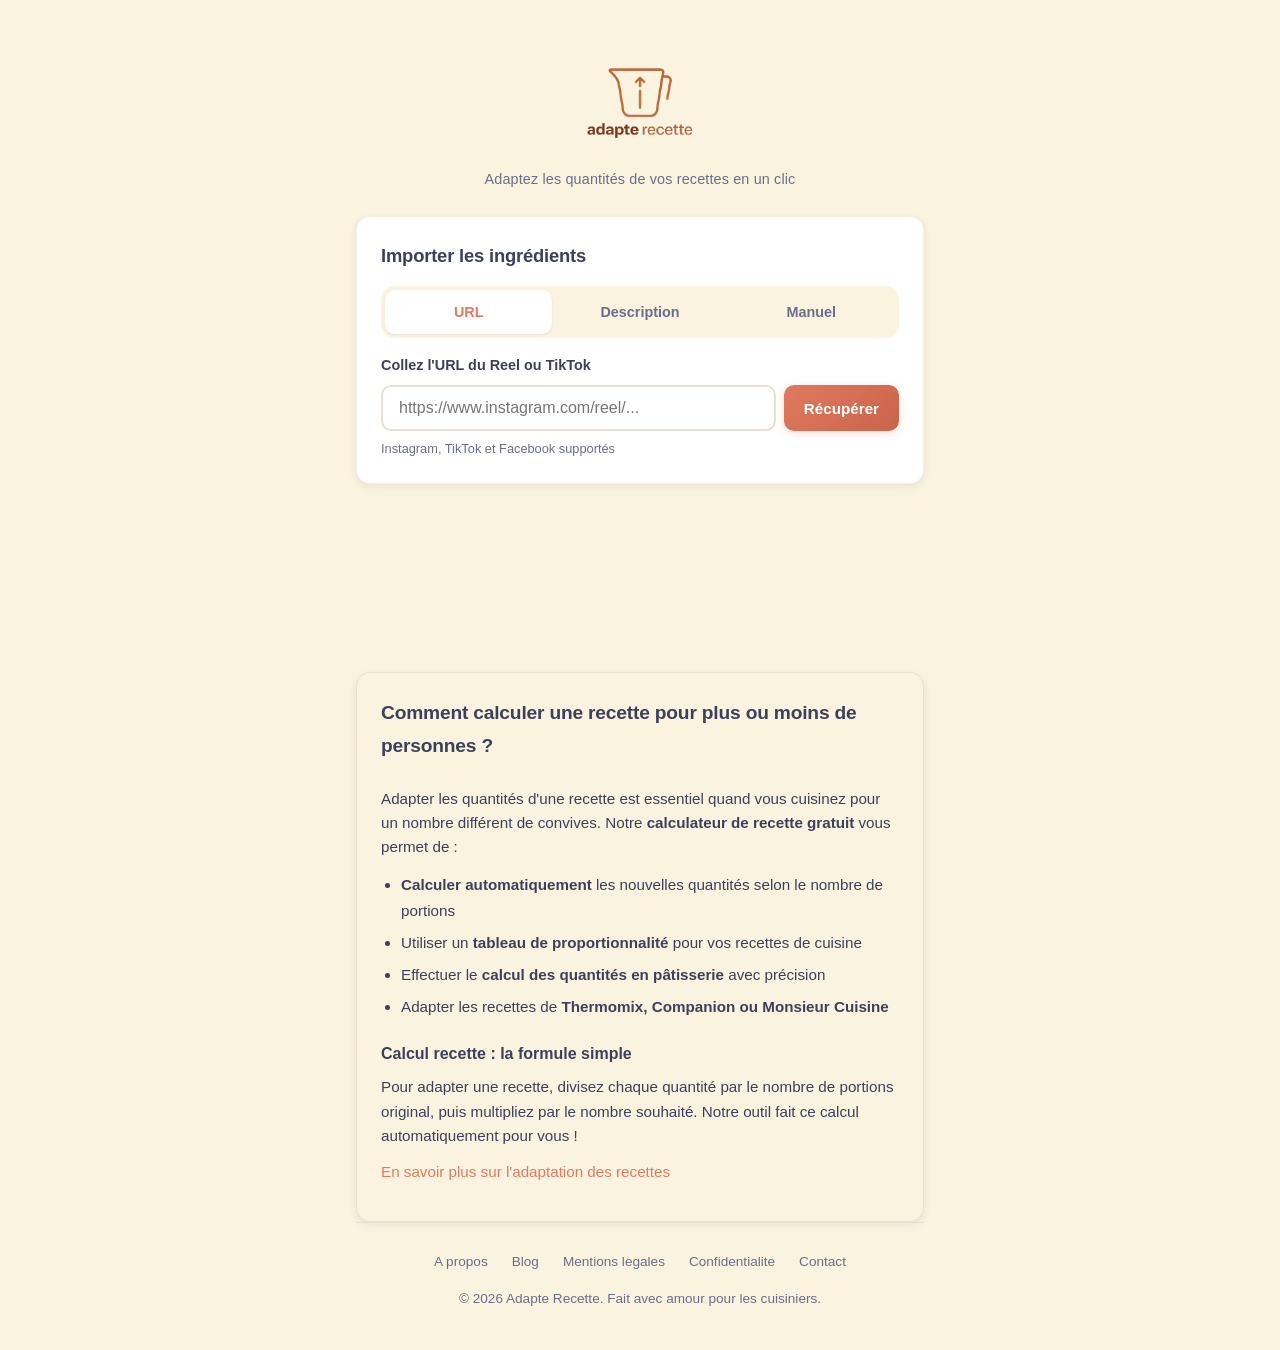
==== commit 5ed0fdc2: "chore: Add Pinterest domain verification meta tag" ====
--- a/index.html
+++ b/index.html
@@ -6,11 +6,12 @@
     <meta name="description" content="Calculateur gratuit pour adapter les quantités d'une recette au nombre de personnes. Calcul recette automatique, tableau de proportionnalité et conversion des mesures.">
     <meta name="theme-color" content="#E07A5F">
     <meta name="google-site-verification" content="aMyrA-Rj5r2kFNnCdlcsRhYM-CmqGGEdVqoCJx9DFxA" />
+    <meta name="p:domain_verify" content="307bdad8b9a1c6170b862b8a6395ec8d"/>
     <title>Adapter les quantités d'une recette | Calcul recette gratuit - Adapte Recette</title>
     <link rel="manifest" href="manifest.json">
-    <link rel="icon" type="image/svg+xml" href="icons/icon.svg">
+    <link rel="icon" type="image/png" href="favicon.png">
     <link rel="apple-touch-icon" href="icons/icon-192.png">
-    <link rel="stylesheet" href="style.css?v=6">
+    <link rel="stylesheet" href="style.css?v=7">
     <!-- Google AdSense -->
     <script async src="https://pagead2.googlesyndication.com/pagead/js/adsbygoogle.js?client=ca-pub-5755477193722949"
         crossorigin="anonymous"></script>
@@ -18,6 +19,14 @@
 <body>
     <div class="container">
         <header>
+            <button id="install-btn" class="install-btn" style="display: none;">
+                <svg width="18" height="18" viewBox="0 0 24 24" fill="none" stroke="currentColor" stroke-width="2">
+                    <path d="M21 15v4a2 2 0 0 1-2 2H5a2 2 0 0 1-2-2v-4"/>
+                    <polyline points="7 10 12 15 17 10"/>
+                    <line x1="12" y1="15" x2="12" y2="3"/>
+                </svg>
+                Installer l'app
+            </button>
             <h1><img src="logo-adapte-recette.svg" alt="Adapte Recette - Calculateur de recette gratuit" class="header-logo"></h1>
             <p class="subtitle">Adaptez les quantités de vos recettes en un clic</p>
         </header>
@@ -202,7 +211,8 @@
     <div class="toast-container" id="toast-container"></div>
 
     <script src="footer.js"></script>
-    <script src="parser.js?v=8"></script>
-    <script src="app.js?v=8"></script>
+    <script src="fuzzy-match.js?v=1"></script>
+    <script src="parser.js?v=9"></script>
+    <script src="app.js?v=10"></script>
 </body>
 </html>
--- a/style.css
+++ b/style.css
@@ -1,7 +1,9 @@
-/* Variables */
+/* ==================== Design Tokens ==================== */
 :root {
+    /* Color system */
     --color-primary: #E07A5F;
     --color-primary-dark: #c9644a;
+    --color-primary-light: #f0a892;
     --color-secondary: #F4A261;
     --color-accent: #F2CC8F;
     --color-bg: #FAF3E0;
@@ -11,65 +13,103 @@
     --color-border: #E8E1D1;
     --color-success: #81B29A;
     --color-error: #E07A5F;
-    --radius: 12px;
-    --radius-sm: 8px;
-    --shadow: 0 2px 8px rgba(61, 64, 91, 0.08);
-    --shadow-lg: 0 4px 16px rgba(61, 64, 91, 0.12);
-    --transition: 0.2s ease;
-}
-
-/* Reset */
+
+    /* Elevation system (multi-layer shadows) */
+    --shadow-xs: 0 1px 2px rgba(61, 64, 91, 0.05);
+    --shadow-sm: 0 1px 3px rgba(61, 64, 91, 0.06), 0 1px 2px rgba(61, 64, 91, 0.04);
+    --shadow: 0 2px 6px rgba(61, 64, 91, 0.06), 0 4px 12px rgba(61, 64, 91, 0.04);
+    --shadow-md: 0 4px 8px rgba(61, 64, 91, 0.08), 0 8px 24px rgba(61, 64, 91, 0.06);
+    --shadow-lg: 0 8px 16px rgba(61, 64, 91, 0.1), 0 16px 40px rgba(61, 64, 91, 0.08);
+
+    /* Radius */
+    --radius: 14px;
+    --radius-sm: 10px;
+    --radius-xs: 6px;
+    --radius-pill: 999px;
+
+    /* Spacing scale (rem-based) */
+    --space-xs: 0.25rem;   /* 4px */
+    --space-sm: 0.5rem;    /* 8px */
+    --space-md: 1rem;      /* 16px */
+    --space-lg: 1.5rem;    /* 24px */
+    --space-xl: 2rem;      /* 32px */
+    --space-2xl: 3rem;     /* 48px */
+
+    /* Transitions (SaaS-standard easing) */
+    --ease-out: cubic-bezier(0.16, 1, 0.3, 1);
+    --ease-in-out: cubic-bezier(0.4, 0, 0.2, 1);
+    --transition: 0.2s var(--ease-out);
+    --transition-slow: 0.3s var(--ease-out);
+
+    /* Focus ring (accessible) */
+    --focus-ring: 0 0 0 3px rgba(224, 122, 95, 0.3);
+
+    /* Typography */
+    --font-display: 'DM Sans', -apple-system, BlinkMacSystemFont, 'Segoe UI', sans-serif;
+    --font-body: -apple-system, BlinkMacSystemFont, 'Segoe UI', Roboto, Oxygen, Ubuntu, sans-serif;
+}
+
+/* ==================== Reset ==================== */
 *, *::before, *::after {
     box-sizing: border-box;
     margin: 0;
     padding: 0;
 }
 
-/* Base */
+/* ==================== Base ==================== */
 html {
     font-size: 16px;
+    -webkit-font-smoothing: antialiased;
+    -moz-osx-font-smoothing: grayscale;
 }
 
 body {
-    font-family: -apple-system, BlinkMacSystemFont, 'Segoe UI', Roboto, Oxygen, Ubuntu, sans-serif;
+    font-family: var(--font-body);
     background-color: var(--color-bg);
     color: var(--color-text);
-    line-height: 1.5;
+    line-height: 1.6;
     min-height: 100vh;
 }
 
-/* Container */
+/* ==================== Container ==================== */
 .container {
     max-width: 600px;
     margin: 0 auto;
-    padding: 1rem;
+    padding: var(--space-md);
     min-height: 100vh;
     display: flex;
     flex-direction: column;
 }
 
-/* Header */
+/* ==================== Header ==================== */
 header {
     text-align: center;
-    padding: 1.5rem 0;
+    padding: var(--space-lg) 0;
 }
 
 .header-logo {
     width: 140px;
     height: auto;
+    transition: transform var(--transition);
+}
+
+.header-logo:hover {
+    transform: scale(1.03);
 }
 
 /* Smaller logo for subpages (with text) */
 .header-link .header-logo {
     width: 80px;
-    margin-bottom: 0.25rem;
+    margin-bottom: var(--space-xs);
 }
 
 header h1 {
+    font-family: var(--font-display);
     font-size: 1.75rem;
     color: var(--color-primary);
     font-weight: 700;
-    margin-bottom: 0.25rem;
+    margin-bottom: var(--space-xs);
+    letter-spacing: -0.02em;
 }
 
 /* When h1 contains only the logo (homepage) */
@@ -81,60 +121,80 @@
 .subtitle {
     color: var(--color-text-light);
     font-size: 0.9rem;
-    margin-top: 0.25rem;
-}
-
-/* Main */
+    margin-top: var(--space-xs);
+    letter-spacing: 0.01em;
+}
+
+/* ==================== Main ==================== */
 main {
     flex: 1;
     display: flex;
     flex-direction: column;
-    gap: 1rem;
-}
-
-/* Cards */
+    gap: var(--space-md);
+}
+
+/* ==================== Cards ==================== */
 .card {
     background: var(--color-bg-card);
     border-radius: var(--radius);
-    padding: 1.25rem;
+    padding: var(--space-lg);
     box-shadow: var(--shadow);
+    border: 1px solid rgba(232, 225, 209, 0.5);
+    transition: box-shadow var(--transition-slow);
+}
+
+.card:hover {
+    box-shadow: var(--shadow-md);
 }
 
 .card h2 {
-    font-size: 1.1rem;
-    margin-bottom: 1rem;
-    color: var(--color-text);
-}
-
-/* Tabs */
+    font-family: var(--font-display);
+    font-size: 1.15rem;
+    font-weight: 700;
+    margin-bottom: var(--space-md);
+    color: var(--color-text);
+    letter-spacing: -0.01em;
+}
+
+/* ==================== Tabs ==================== */
 .tabs {
     display: flex;
-    gap: 0.5rem;
-    margin-bottom: 1rem;
-    border-bottom: 2px solid var(--color-border);
-    padding-bottom: 0.5rem;
+    gap: var(--space-xs);
+    margin-bottom: var(--space-md);
+    background: var(--color-bg);
+    padding: 4px;
+    border-radius: var(--radius);
 }
 
 .tab {
     flex: 1;
-    padding: 0.6rem 0.75rem;
+    padding: 0.65rem 0.75rem;
     border: none;
     background: transparent;
     color: var(--color-text-light);
     font-size: 0.9rem;
-    font-weight: 500;
+    font-weight: 600;
     cursor: pointer;
     border-radius: var(--radius-sm);
-    transition: var(--transition);
+    transition: all var(--transition);
+    min-height: 44px;
+    -webkit-tap-highlight-color: transparent;
 }
 
 .tab:hover {
-    background: var(--color-bg);
+    color: var(--color-text);
+    background: rgba(255, 255, 255, 0.6);
 }
 
 .tab.active {
-    background: var(--color-primary);
-    color: white;
+    background: var(--color-bg-card);
+    color: var(--color-primary);
+    box-shadow: var(--shadow-sm);
+}
+
+.tab:focus-visible {
+    outline: none;
+    box-shadow: var(--focus-ring);
 }
 
 /* Tab panels */
@@ -144,14 +204,20 @@
 
 .tab-panel.active {
     display: block;
-}
-
-/* Form elements */
+    animation: fadeInContent 0.25s var(--ease-out);
+}
+
+@keyframes fadeInContent {
+    from { opacity: 0; transform: translateY(4px); }
+    to { opacity: 1; transform: translateY(0); }
+}
+
+/* ==================== Form Elements ==================== */
 label {
     display: block;
     font-size: 0.9rem;
-    font-weight: 500;
-    margin-bottom: 0.5rem;
+    font-weight: 600;
+    margin-bottom: var(--space-sm);
     color: var(--color-text);
 }
 
@@ -165,14 +231,16 @@
     border-radius: var(--radius-sm);
     font-size: 1rem;
     font-family: inherit;
-    transition: var(--transition);
+    transition: border-color var(--transition), box-shadow var(--transition);
     background: var(--color-bg-card);
+    color: var(--color-text);
 }
 
 input:focus,
 textarea:focus {
     outline: none;
     border-color: var(--color-primary);
+    box-shadow: var(--focus-ring);
 }
 
 textarea {
@@ -182,7 +250,7 @@
 
 .input-group {
     display: flex;
-    gap: 0.5rem;
+    gap: var(--space-sm);
 }
 
 .input-group input {
@@ -192,10 +260,10 @@
 .hint {
     font-size: 0.8rem;
     color: var(--color-text-light);
-    margin-top: 0.5rem;
-}
-
-/* Buttons */
+    margin-top: var(--space-sm);
+}
+
+/* ==================== Buttons ==================== */
 .btn {
     padding: 0.75rem 1.25rem;
     border: none;
@@ -203,24 +271,35 @@
     font-size: 0.95rem;
     font-weight: 600;
     cursor: pointer;
-    transition: var(--transition);
+    transition: all var(--transition);
     display: inline-flex;
     align-items: center;
     justify-content: center;
-    gap: 0.5rem;
+    gap: var(--space-sm);
+    min-height: 44px;
+    -webkit-tap-highlight-color: transparent;
+    user-select: none;
+}
+
+.btn:focus-visible {
+    outline: none;
+    box-shadow: var(--focus-ring);
 }
 
 .btn-primary {
-    background: var(--color-primary);
+    background: linear-gradient(135deg, var(--color-primary) 0%, var(--color-primary-dark) 100%);
     color: white;
+    box-shadow: 0 2px 8px rgba(224, 122, 95, 0.25);
 }
 
 .btn-primary:hover {
-    background: var(--color-primary-dark);
+    box-shadow: 0 4px 12px rgba(224, 122, 95, 0.35);
+    transform: translateY(-1px);
 }
 
 .btn-primary:active {
-    transform: scale(0.98);
+    transform: translateY(0) scale(0.98);
+    box-shadow: 0 1px 4px rgba(224, 122, 95, 0.2);
 }
 
 .btn-secondary {
@@ -231,20 +310,31 @@
 
 .btn-secondary:hover {
     background: var(--color-border);
+    border-color: var(--color-border);
+}
+
+.btn-secondary:active {
+    transform: scale(0.98);
 }
 
 .btn-icon {
-    width: 40px;
-    height: 40px;
+    width: 44px;
+    height: 44px;
     padding: 0;
     border: none;
     border-radius: var(--radius-sm);
     font-size: 1.25rem;
     cursor: pointer;
-    transition: var(--transition);
+    transition: all var(--transition);
     display: flex;
     align-items: center;
     justify-content: center;
+    -webkit-tap-highlight-color: transparent;
+}
+
+.btn-icon:focus-visible {
+    outline: none;
+    box-shadow: var(--focus-ring);
 }
 
 .btn-add {
@@ -254,51 +344,72 @@
 
 .btn-add:hover {
     opacity: 0.9;
+    transform: scale(1.05);
+}
+
+.btn-add:active {
+    transform: scale(0.95);
 }
 
 .btn-remove {
+    background: transparent;
+    color: var(--color-error);
+    border: 2px solid var(--color-error);
+    font-size: 1.1rem;
+}
+
+.btn-remove:hover {
     background: var(--color-error);
     color: white;
 }
 
-.btn-remove:hover {
-    opacity: 0.9;
+.btn-remove:active {
+    transform: scale(0.95);
 }
 
 .btn-chip {
-    padding: 0.4rem 0.75rem;
+    padding: 0.45rem 0.85rem;
     border: 2px solid var(--color-border);
-    border-radius: 20px;
+    border-radius: var(--radius-pill);
     background: var(--color-bg-card);
     color: var(--color-text);
     font-size: 0.85rem;
+    font-weight: 600;
     cursor: pointer;
-    transition: var(--transition);
+    transition: all var(--transition);
+    min-height: 36px;
+    -webkit-tap-highlight-color: transparent;
 }
 
 .btn-chip:hover {
     border-color: var(--color-primary);
     color: var(--color-primary);
+    background: rgba(224, 122, 95, 0.05);
 }
 
 .btn-chip.active {
     background: var(--color-primary);
     border-color: var(--color-primary);
     color: white;
-}
-
-/* Manual form */
+    box-shadow: 0 2px 6px rgba(224, 122, 95, 0.3);
+}
+
+.btn-chip:active {
+    transform: scale(0.95);
+}
+
+/* ==================== Manual Form ==================== */
 .manual-form {
     display: flex;
     flex-direction: column;
     gap: 0.75rem;
-    margin-bottom: 1rem;
+    margin-bottom: var(--space-md);
 }
 
 .manual-row {
     display: grid;
     grid-template-columns: 1fr 1fr 2fr auto;
-    gap: 0.5rem;
+    gap: var(--space-sm);
     align-items: center;
 }
 
@@ -306,16 +417,16 @@
     padding: 0.6rem 0.75rem;
 }
 
-/* Portions row (original → target) */
+/* ==================== Portions Row ==================== */
 .portions-row {
     display: flex;
     align-items: center;
     justify-content: center;
     gap: 0.75rem;
-    margin-bottom: 1rem;
-    padding: 1rem;
+    margin-bottom: var(--space-md);
+    padding: var(--space-md);
     background: var(--color-bg);
-    border-radius: var(--radius-sm);
+    border-radius: var(--radius);
     flex-wrap: wrap;
 }
 
@@ -323,7 +434,7 @@
 .portions-target-group {
     display: flex;
     align-items: center;
-    gap: 0.5rem;
+    gap: var(--space-sm);
 }
 
 .portions-original label,
@@ -336,7 +447,7 @@
 .portions-original input {
     width: 60px;
     text-align: center;
-    font-weight: 600;
+    font-weight: 700;
     font-size: 1.1rem;
 }
 
@@ -366,7 +477,7 @@
     display: none;
 }
 
-/* Stepper component (+/-) */
+/* ==================== Stepper Component ==================== */
 .stepper {
     display: inline-flex;
     align-items: stretch;
@@ -375,6 +486,7 @@
     border-radius: var(--radius);
     overflow: hidden;
     height: 52px;
+    box-shadow: var(--shadow-sm);
 }
 
 .stepper input[type="number"] {
@@ -417,7 +529,7 @@
     font-size: 1.75rem;
     font-weight: 300;
     cursor: pointer;
-    transition: background 0.15s ease;
+    transition: background 0.15s var(--ease-out);
     display: flex;
     align-items: center;
     justify-content: center;
@@ -432,16 +544,18 @@
 
 button.stepper-btn:active {
     background: #B8543B;
-}
-
-/* Collapsible sections */
+    transform: scale(0.95);
+}
+
+/* ==================== Collapsible Sections ==================== */
 .collapsible .collapsible-header {
     display: flex;
     justify-content: space-between;
     align-items: center;
     cursor: pointer;
-    padding: 0.5rem 0;
+    padding: var(--space-sm) 0;
     user-select: none;
+    -webkit-tap-highlight-color: transparent;
 }
 
 .collapsible .collapsible-header h2 {
@@ -451,7 +565,7 @@
 .collapsible .collapse-icon {
     font-size: 0.8rem;
     color: var(--color-text-light);
-    transition: transform 0.2s ease;
+    transition: transform 0.25s var(--ease-out);
 }
 
 .collapsible.collapsed .collapse-icon {
@@ -460,7 +574,7 @@
 
 .collapsible .collapsible-content {
     overflow: hidden;
-    transition: max-height 0.3s ease;
+    transition: max-height 0.3s var(--ease-out);
 }
 
 .collapsible.collapsed .collapsible-content {
@@ -475,81 +589,89 @@
     font-weight: normal;
 }
 
-/* Ingredients list */
+/* ==================== Ingredients List ==================== */
 .ingredients-list {
     display: flex;
     flex-direction: column;
-    gap: 0.5rem;
-    margin-bottom: 1rem;
+    gap: var(--space-sm);
+    margin-bottom: var(--space-md);
 }
 
 .ingredient-item {
     display: grid;
     grid-template-columns: 1fr 1fr 2fr auto;
-    gap: 0.5rem;
-    align-items: center;
-    padding: 0.5rem;
+    gap: var(--space-sm);
+    align-items: center;
+    padding: var(--space-sm);
     background: var(--color-bg);
     border-radius: var(--radius-sm);
+    transition: background var(--transition);
+}
+
+.ingredient-item:hover {
+    background: rgba(232, 225, 209, 0.6);
 }
 
 .ingredient-item input {
-    padding: 0.5rem 0.75rem;
+    padding: var(--space-sm) 0.75rem;
     font-size: 0.9rem;
 }
 
-/* Radio buttons */
+/* ==================== Radio Buttons ==================== */
 .calc-mode {
     display: flex;
-    gap: 1rem;
-    margin-bottom: 1rem;
+    gap: var(--space-md);
+    margin-bottom: var(--space-md);
     justify-content: center;
 }
 
 .radio-label {
     display: flex;
     align-items: center;
-    gap: 0.5rem;
+    gap: var(--space-sm);
     cursor: pointer;
     font-size: 0.95rem;
+    min-height: 44px;
+    padding: 0 var(--space-sm);
+    -webkit-tap-highlight-color: transparent;
 }
 
 .radio-label input[type="radio"] {
-    width: 18px;
-    height: 18px;
+    width: 20px;
+    height: 20px;
     accent-color: var(--color-primary);
 }
 
-/* Calc input */
+/* ==================== Calc Input ==================== */
 .calc-input {
-    padding: 1rem;
+    padding: var(--space-md);
     background: var(--color-bg);
     border-radius: var(--radius-sm);
 }
 
 .calc-input label {
-    margin-bottom: 0.5rem;
+    margin-bottom: var(--space-sm);
 }
 
 .calc-input input {
     width: 100px;
     text-align: center;
     font-size: 1.25rem;
-    font-weight: 600;
+    font-weight: 700;
 }
 
 .quick-multipliers {
     display: flex;
-    gap: 0.5rem;
+    gap: var(--space-sm);
     margin-top: 0.75rem;
     flex-wrap: wrap;
 }
 
-/* Result section */
+/* ==================== Result Section ==================== */
 .result-info {
     font-size: 0.9rem;
     color: var(--color-text-light);
-    margin-bottom: 1rem;
+    margin-bottom: var(--space-md);
     padding-bottom: 0.75rem;
     border-bottom: 1px solid var(--color-border);
 }
@@ -557,34 +679,43 @@
 .result-list {
     display: flex;
     flex-direction: column;
-    gap: 0.5rem;
-    margin-bottom: 1rem;
+    gap: 6px;
+    margin-bottom: var(--space-md);
 }
 
 .result-item {
     display: flex;
     align-items: center;
     gap: 0.75rem;
-    padding: 0.75rem;
+    padding: 0.85rem var(--space-md);
     background: var(--color-bg);
     border-radius: var(--radius-sm);
+    transition: all var(--transition);
+    border-left: 3px solid transparent;
+}
+
+.result-item:hover {
+    background: rgba(232, 225, 209, 0.7);
+    border-left-color: var(--color-primary-light);
 }
 
 .result-item-qty {
-    font-weight: 600;
+    font-weight: 700;
     color: var(--color-primary);
     min-width: 80px;
+    font-size: 0.95rem;
 }
 
 .result-item-name {
     font-weight: 500;
     flex: 1;
-}
-
-/* Footer */
+    font-size: 0.95rem;
+}
+
+/* ==================== Footer ==================== */
 footer {
     text-align: center;
-    padding: 1.5rem 0;
+    padding: var(--space-lg) 0;
     color: var(--color-text-light);
     font-size: 0.85rem;
     margin-top: auto;
@@ -594,7 +725,7 @@
 .footer-links {
     display: flex;
     justify-content: center;
-    gap: 1.5rem;
+    gap: var(--space-lg);
     flex-wrap: wrap;
     margin-bottom: 0.75rem;
 }
@@ -602,7 +733,8 @@
 .footer-links a {
     color: var(--color-text-light);
     text-decoration: none;
-    transition: color 0.2s ease;
+    transition: color var(--transition);
+    padding: var(--space-xs) 0;
 }
 
 .footer-links a:hover {
@@ -613,37 +745,40 @@
     margin: 0;
 }
 
-/* Header link */
+/* ==================== Header Link ==================== */
 .header-link {
     text-decoration: none;
     color: inherit;
 }
 
-/* Content pages (About, Legal, etc.) */
+/* ==================== Content Pages ==================== */
 .content-page {
     line-height: 1.7;
 }
 
 .content-page h2 {
+    font-family: var(--font-display);
     font-size: 1.4rem;
     color: var(--color-primary);
-    margin-bottom: 1.5rem;
-    padding-bottom: 0.5rem;
+    margin-bottom: var(--space-lg);
+    padding-bottom: var(--space-sm);
     border-bottom: 2px solid var(--color-border);
+    letter-spacing: -0.01em;
 }
 
 .content-page h3 {
+    font-family: var(--font-display);
     font-size: 1.1rem;
     color: var(--color-text);
-    margin-top: 1.5rem;
+    margin-top: var(--space-lg);
     margin-bottom: 0.75rem;
 }
 
 .content-page h4 {
     font-size: 0.95rem;
     color: var(--color-text);
-    margin-top: 1rem;
-    margin-bottom: 0.5rem;
+    margin-top: var(--space-md);
+    margin-bottom: var(--space-sm);
 }
 
 .content-page p {
@@ -653,17 +788,18 @@
 
 .content-page ul,
 .content-page ol {
-    margin-bottom: 1rem;
-    padding-left: 1.5rem;
+    margin-bottom: var(--space-md);
+    padding-left: var(--space-lg);
 }
 
 .content-page li {
-    margin-bottom: 0.5rem;
+    margin-bottom: var(--space-sm);
 }
 
 .content-page a {
     color: var(--color-primary);
     text-decoration: none;
+    transition: color var(--transition);
 }
 
 .content-page a:hover {
@@ -671,23 +807,23 @@
 }
 
 .content-page section {
-    margin-bottom: 1.5rem;
+    margin-bottom: var(--space-lg);
 }
 
 .content-page .last-update {
     font-size: 0.8rem;
     color: var(--color-text-light);
     font-style: italic;
-    margin-top: 2rem;
-    padding-top: 1rem;
+    margin-top: var(--space-xl);
+    padding-top: var(--space-md);
     border-top: 1px solid var(--color-border);
 }
 
-/* Cookies table */
+/* ==================== Cookies Table ==================== */
 .cookies-table {
     width: 100%;
     border-collapse: collapse;
-    margin: 1rem 0;
+    margin: var(--space-md) 0;
     font-size: 0.9rem;
 }
 
@@ -703,51 +839,54 @@
     font-weight: 600;
 }
 
-/* Social links */
+/* ==================== Social Links ==================== */
 .social-links {
     display: flex;
-    gap: 1rem;
-    margin-top: 0.5rem;
+    gap: var(--space-md);
+    margin-top: var(--space-sm);
 }
 
 .social-link {
     display: inline-flex;
     align-items: center;
-    gap: 0.5rem;
-    padding: 0.5rem 1rem;
+    gap: var(--space-sm);
+    padding: var(--space-sm) var(--space-md);
     background: var(--color-bg);
     border-radius: var(--radius-sm);
     color: var(--color-text);
     text-decoration: none;
     font-weight: 500;
-    transition: var(--transition);
+    transition: all var(--transition);
 }
 
 .social-link:hover {
     background: var(--color-primary);
     color: white;
-}
-
-/* Loading overlay */
+    transform: translateY(-1px);
+}
+
+/* ==================== Loading Overlay ==================== */
 .loading-overlay {
     position: fixed;
     top: 0;
     left: 0;
     right: 0;
     bottom: 0;
-    background: rgba(250, 243, 224, 0.9);
+    background: rgba(250, 243, 224, 0.92);
+    backdrop-filter: blur(4px);
+    -webkit-backdrop-filter: blur(4px);
     display: flex;
     flex-direction: column;
     align-items: center;
     justify-content: center;
-    gap: 1rem;
+    gap: var(--space-md);
     z-index: 1000;
 }
 
 .spinner {
     width: 40px;
     height: 40px;
-    border: 4px solid var(--color-border);
+    border: 3px solid var(--color-border);
     border-top-color: var(--color-primary);
     border-radius: 50%;
     animation: spin 0.8s linear infinite;
@@ -757,26 +896,31 @@
     to { transform: rotate(360deg); }
 }
 
-/* Toast notifications */
+/* ==================== Toast Notifications ==================== */
 .toast-container {
     position: fixed;
-    bottom: 1rem;
+    bottom: var(--space-md);
     left: 50%;
     transform: translateX(-50%);
     z-index: 1001;
     display: flex;
     flex-direction: column;
-    gap: 0.5rem;
+    gap: var(--space-sm);
+    pointer-events: none;
 }
 
 .toast {
     padding: 0.75rem 1.25rem;
-    border-radius: var(--radius-sm);
+    border-radius: var(--radius-pill);
     background: var(--color-text);
     color: white;
     font-size: 0.9rem;
+    font-weight: 500;
     box-shadow: var(--shadow-lg);
-    animation: slideUp 0.3s ease;
+    animation: toastIn 0.35s var(--ease-out);
+    pointer-events: auto;
+    text-align: center;
+    max-width: 90vw;
 }
 
 .toast.success {
@@ -787,49 +931,51 @@
     background: var(--color-error);
 }
 
-@keyframes slideUp {
+@keyframes toastIn {
     from {
         opacity: 0;
-        transform: translateY(20px);
+        transform: translateY(12px) scale(0.95);
     }
     to {
         opacity: 1;
-        transform: translateY(0);
+        transform: translateY(0) scale(1);
     }
 }
 
-/* Help details */
+/* ==================== Help Details ==================== */
 .help-details {
-    margin-top: 1rem;
+    margin-top: var(--space-md);
     font-size: 0.85rem;
 }
 
 .help-details summary {
     cursor: pointer;
     color: var(--color-primary);
-    font-weight: 500;
+    font-weight: 600;
+    padding: var(--space-sm) 0;
+    transition: color var(--transition);
 }
 
 .help-details summary:hover {
-    text-decoration: underline;
+    color: var(--color-primary-dark);
 }
 
 .help-content {
     margin-top: 0.75rem;
-    padding: 1rem;
+    padding: var(--space-md);
     background: var(--color-bg);
     border-radius: var(--radius-sm);
     color: var(--color-text-light);
 }
 
 .help-content p {
-    margin-bottom: 0.5rem;
+    margin-bottom: var(--space-sm);
     color: var(--color-text);
 }
 
 .help-content ol {
     margin-left: 1.25rem;
-    margin-bottom: 1rem;
+    margin-bottom: var(--space-md);
 }
 
 .help-content ol:last-child {
@@ -837,15 +983,15 @@
 }
 
 .help-content li {
-    margin-bottom: 0.25rem;
-}
-
-/* Responsive */
+    margin-bottom: var(--space-xs);
+}
+
+/* ==================== Responsive ==================== */
 @media (max-width: 480px) {
     .manual-row,
     .ingredient-item {
         grid-template-columns: 1fr 1fr;
-        gap: 0.5rem;
+        gap: var(--space-sm);
     }
 
     /* Nom de l'ingredient sur toute la largeur */
@@ -869,9 +1015,18 @@
         font-size: 0.85rem;
         padding: 0.5rem;
     }
-}
-
-/* PWA standalone mode */
+
+    /* Touch-friendly spacing on mobile */
+    .card {
+        padding: var(--space-md);
+    }
+
+    .result-item {
+        padding: 0.75rem;
+    }
+}
+
+/* ==================== PWA Standalone Mode ==================== */
 @media (display-mode: standalone) {
     .container {
         padding-top: env(safe-area-inset-top);
@@ -879,9 +1034,20 @@
     }
 }
 
-/* Ad container */
+/* ==================== Reduced Motion ==================== */
+@media (prefers-reduced-motion: reduce) {
+    *,
+    *::before,
+    *::after {
+        animation-duration: 0.01ms !important;
+        animation-iteration-count: 1 !important;
+        transition-duration: 0.01ms !important;
+    }
+}
+
+/* ==================== Ad Container ==================== */
 .ad-container {
-    margin: 1rem 0;
+    margin: var(--space-md) 0;
     min-height: 100px;
     display: flex;
     justify-content: center;
@@ -892,16 +1058,12 @@
     max-width: 100%;
 }
 
-/* ===================== */
-/* Blog Styles           */
-/* ===================== */
-
-/* Breadcrumb navigation */
+/* ==================== Blog Styles ==================== */
 .breadcrumb {
     font-size: 0.85rem;
     color: var(--color-text-light);
-    margin-bottom: 1rem;
-    padding: 0.5rem 0;
+    margin-bottom: var(--space-md);
+    padding: var(--space-sm) 0;
 }
 
 .breadcrumb a {
@@ -917,36 +1079,40 @@
 .blog-grid {
     display: grid;
     grid-template-columns: 1fr;
-    gap: 1rem;
-    margin-top: 1rem;
+    gap: var(--space-md);
+    margin-top: var(--space-md);
 }
 
 .blog-card {
     background: var(--color-bg-card);
     border-radius: var(--radius);
-    padding: 1.25rem;
+    padding: var(--space-lg);
     box-shadow: var(--shadow);
+    border: 1px solid rgba(232, 225, 209, 0.5);
     text-decoration: none;
     color: inherit;
-    transition: var(--transition);
+    transition: all var(--transition);
     display: block;
 }
 
 .blog-card:hover {
-    box-shadow: var(--shadow-lg);
-    transform: translateY(-2px);
+    box-shadow: var(--shadow-md);
+    transform: translateY(-3px);
+    border-color: var(--color-primary-light);
 }
 
 .blog-card h3 {
+    font-family: var(--font-display);
     font-size: 1.1rem;
     color: var(--color-primary);
-    margin-bottom: 0.5rem;
+    margin-bottom: var(--space-sm);
+    letter-spacing: -0.01em;
 }
 
 .blog-card p {
     font-size: 0.9rem;
     color: var(--color-text-light);
-    line-height: 1.5;
+    line-height: 1.6;
     margin: 0;
 }
 
@@ -965,8 +1131,8 @@
 .article-meta {
     font-size: 0.85rem;
     color: var(--color-text-light);
-    margin-bottom: 1.5rem;
-    padding-bottom: 1rem;
+    margin-bottom: var(--space-lg);
+    padding-bottom: var(--space-md);
     border-bottom: 1px solid var(--color-border);
 }
 
@@ -974,18 +1140,18 @@
     font-size: 1.05rem;
     color: var(--color-text);
     line-height: 1.7;
-    margin-bottom: 1.5rem;
-    padding: 1rem;
+    margin-bottom: var(--space-lg);
+    padding: var(--space-md);
     background: var(--color-bg);
     border-radius: var(--radius-sm);
     border-left: 4px solid var(--color-primary);
 }
 
-/* Conversion tables in articles */
+/* Conversion tables */
 .conversion-table {
     width: 100%;
     border-collapse: collapse;
-    margin: 1rem 0;
+    margin: var(--space-md) 0;
     font-size: 0.9rem;
     background: var(--color-bg-card);
     border-radius: var(--radius-sm);
@@ -994,7 +1160,7 @@
 
 .conversion-table th,
 .conversion-table td {
-    padding: 0.75rem 1rem;
+    padding: 0.75rem var(--space-md);
     text-align: left;
     border-bottom: 1px solid var(--color-border);
 }
@@ -1013,66 +1179,70 @@
     background: var(--color-bg);
 }
 
-/* Formula box (for mathematical formulas) */
+/* Formula box */
 .formula-box {
     background: var(--color-bg);
     border: 2px solid var(--color-secondary);
     border-radius: var(--radius);
-    padding: 1rem 1.25rem;
-    margin: 1rem 0;
+    padding: var(--space-md) var(--space-lg);
+    margin: var(--space-md) 0;
     text-align: center;
 }
 
 .formula-box code {
     font-size: 1.1rem;
-    font-weight: 600;
+    font-weight: 700;
     color: var(--color-text);
     background: none;
     padding: 0;
 }
 
-/* Article CTA (Call to Action) */
+/* Article CTA */
 .article-cta {
     background: linear-gradient(135deg, var(--color-primary) 0%, var(--color-primary-dark) 100%);
     color: white;
     border-radius: var(--radius);
-    padding: 1.5rem;
-    margin-top: 2rem;
+    padding: var(--space-lg);
+    margin-top: var(--space-xl);
     text-align: center;
+    box-shadow: 0 4px 16px rgba(224, 122, 95, 0.3);
 }
 
 .article-cta h4 {
+    font-family: var(--font-display);
     font-size: 1.2rem;
-    margin-bottom: 0.5rem;
+    margin-bottom: var(--space-sm);
     color: white;
 }
 
 .article-cta p {
     font-size: 0.95rem;
     opacity: 0.95;
-    margin-bottom: 1rem;
+    margin-bottom: var(--space-md);
     color: white;
 }
 
 .article-cta .btn-primary {
     background: white;
     color: var(--color-primary);
+    box-shadow: var(--shadow-sm);
 }
 
 .article-cta .btn-primary:hover {
     background: var(--color-bg);
+    transform: translateY(-1px);
 }
 
 /* Blog intro on listing page */
 .blog-intro {
     color: var(--color-text-light);
-    margin-bottom: 1rem;
+    margin-bottom: var(--space-md);
     line-height: 1.6;
 }
 
 /* SEO section on homepage */
 .seo-section {
-    margin-top: 1.5rem;
+    margin-top: var(--space-lg);
     background: var(--color-bg);
     border: 1px solid var(--color-border);
 }
@@ -1081,13 +1251,13 @@
     font-size: 1.2rem;
     color: var(--color-text);
     border-bottom: none;
-    margin-bottom: 1rem;
+    margin-bottom: var(--space-md);
 }
 
 .seo-section h3 {
     font-size: 1rem;
     margin-top: 1.25rem;
-    margin-bottom: 0.5rem;
+    margin-bottom: var(--space-sm);
 }
 
 .seo-section ul {
@@ -1105,37 +1275,38 @@
     line-height: 1.6;
 }
 
-/* Contact form */
+/* ==================== Contact Form ==================== */
 .contact-form {
-    margin: 1.5rem 0;
+    margin: var(--space-lg) 0;
 }
 
 .form-group {
-    margin-bottom: 1rem;
+    margin-bottom: var(--space-md);
 }
 
 .form-group label {
     display: block;
-    margin-bottom: 0.5rem;
-    font-weight: 500;
+    margin-bottom: var(--space-sm);
+    font-weight: 600;
     color: var(--color-text);
 }
 
 .form-group input,
 .form-group textarea {
     width: 100%;
-    padding: 0.75rem 1rem;
+    padding: 0.75rem var(--space-md);
     border: 2px solid var(--color-border);
     border-radius: var(--radius-sm);
     font-size: 1rem;
     font-family: inherit;
-    transition: border-color 0.2s ease;
+    transition: border-color var(--transition), box-shadow var(--transition);
 }
 
 .form-group input:focus,
 .form-group textarea:focus {
     outline: none;
     border-color: var(--color-primary);
+    box-shadow: var(--focus-ring);
 }
 
 .form-group textarea {
@@ -1145,87 +1316,76 @@
 
 .btn-submit {
     width: 100%;
-    padding: 1rem;
+    padding: var(--space-md);
     font-size: 1.1rem;
-    margin-top: 0.5rem;
+    margin-top: var(--space-sm);
 }
 
 .btn-submit:disabled {
-    opacity: 0.7;
+    opacity: 0.6;
     cursor: not-allowed;
+    transform: none !important;
 }
 
 .form-status {
-    margin-top: 1rem;
-    padding: 1rem;
+    margin-top: var(--space-md);
+    padding: var(--space-md);
     border-radius: var(--radius-sm);
     text-align: center;
     display: none;
+    font-weight: 500;
 }
 
 .form-status.success {
     display: block;
-    background: #d4edda;
-    color: #155724;
-    border: 1px solid #c3e6cb;
+    background: rgba(129, 178, 154, 0.15);
+    color: #2d6a4f;
+    border: 1px solid rgba(129, 178, 154, 0.3);
 }
 
 .form-status.error {
     display: block;
-    background: #f8d7da;
-    color: #721c24;
-    border: 1px solid #f5c6cb;
-}
-
-/* Error popup (no ingredients found) */
+    background: rgba(224, 122, 95, 0.1);
+    color: #b94432;
+    border: 1px solid rgba(224, 122, 95, 0.3);
+}
+
+/* ==================== Error Popup ==================== */
 .error-popup {
     position: fixed;
     top: 0;
     left: 0;
     right: 0;
     bottom: 0;
-    background: rgba(61, 64, 91, 0.5);
+    background: rgba(61, 64, 91, 0.4);
+    backdrop-filter: blur(4px);
+    -webkit-backdrop-filter: blur(4px);
     display: flex;
     align-items: center;
     justify-content: center;
     z-index: 1002;
-    padding: 1rem;
-    animation: fadeIn 0.2s ease;
-}
-
-@keyframes fadeIn {
-    from { opacity: 0; }
-    to { opacity: 1; }
+    padding: var(--space-md);
+    animation: fadeIn 0.2s var(--ease-out);
 }
 
 .error-popup-content {
     background: var(--color-bg-card);
     border-radius: var(--radius);
-    padding: 1.5rem;
+    padding: var(--space-lg);
     max-width: 400px;
     width: 100%;
     box-shadow: var(--shadow-lg);
-    animation: slideIn 0.3s ease;
-}
-
-@keyframes slideIn {
-    from {
-        opacity: 0;
-        transform: translateY(-20px);
-    }
-    to {
-        opacity: 1;
-        transform: translateY(0);
-    }
+    animation: popIn 0.3s var(--ease-out);
 }
 
 .error-popup-content h4 {
     color: var(--color-error);
+    font-family: var(--font-display);
     font-size: 1.1rem;
     margin-bottom: 0.75rem;
     display: flex;
     align-items: center;
-    gap: 0.5rem;
+    gap: var(--space-sm);
 }
 
 .error-popup-content h4::before {
@@ -1240,6 +1400,7 @@
     border-radius: 50%;
     font-size: 0.9rem;
     font-weight: bold;
+    flex-shrink: 0;
 }
 
 .error-popup-content p {
@@ -1250,7 +1411,7 @@
 }
 
 .error-popup-content ul {
-    margin: 0 0 1rem 0;
+    margin: 0 0 var(--space-md) 0;
     padding-left: 1.25rem;
 }
 
@@ -1263,5 +1424,154 @@
 
 .error-popup-close {
     width: 100%;
-    margin-top: 0.5rem;
-}
+    margin-top: var(--space-sm);
+}
+
+/* ==================== Smart Adjustments ==================== */
+.result-item-qty.adjusted {
+    color: var(--color-success);
+    font-weight: 700;
+    cursor: pointer;
+    position: relative;
+}
+
+.adj-icon {
+    font-size: 0.85em;
+    margin-left: var(--space-xs);
+    cursor: pointer;
+    transition: transform var(--transition);
+}
+
+.adj-icon:hover {
+    transform: scale(1.2);
+}
+
+.smart-note {
+    font-size: 0.85rem;
+    color: var(--color-text-light);
+    margin-top: 0.75rem;
+    padding: 0.75rem var(--space-md);
+    background: rgba(129, 178, 154, 0.1);
+    border-radius: var(--radius-sm);
+    border-left: 3px solid var(--color-success);
+}
+
+/* ==================== PWA Install Button ==================== */
+.install-btn {
+    display: flex;
+    align-items: center;
+    justify-content: center;
+    gap: var(--space-sm);
+    margin: 0 auto var(--space-md);
+    padding: 0.6rem 1.5rem;
+    background: linear-gradient(135deg, var(--color-primary) 0%, var(--color-primary-dark) 100%);
+    color: white;
+    border: none;
+    border-radius: var(--radius-pill);
+    font-size: 0.9rem;
+    font-weight: 600;
+    cursor: pointer;
+    box-shadow: 0 2px 12px rgba(224, 122, 95, 0.3);
+    transition: all var(--transition);
+    animation: pulse-install 2.5s ease-in-out infinite;
+    -webkit-tap-highlight-color: transparent;
+    min-height: 44px;
+}
+
+.install-btn:hover {
+    transform: translateY(-2px);
+    box-shadow: 0 4px 16px rgba(224, 122, 95, 0.4);
+}
+
+.install-btn:active {
+    transform: translateY(0) scale(0.97);
+}
+
+.install-btn svg {
+    flex-shrink: 0;
+}
+
+@keyframes pulse-install {
+    0%, 100% {
+        box-shadow: 0 2px 12px rgba(224, 122, 95, 0.3);
+    }
+    50% {
+        box-shadow: 0 2px 20px rgba(224, 122, 95, 0.5);
+    }
+}
+
+/* ==================== Adjustment Popup (Mobile-friendly) ==================== */
+.adjustment-popup {
+    position: fixed;
+    top: 0;
+    left: 0;
+    right: 0;
+    bottom: 0;
+    background: rgba(61, 64, 91, 0.4);
+    backdrop-filter: blur(4px);
+    -webkit-backdrop-filter: blur(4px);
+    display: flex;
+    align-items: center;
+    justify-content: center;
+    z-index: 1000;
+    padding: var(--space-md);
+    animation: fadeIn 0.2s var(--ease-out);
+}
+
+.adjustment-popup-content {
+    background: var(--color-bg-card);
+    padding: var(--space-lg);
+    border-radius: var(--radius);
+    max-width: 320px;
+    width: 100%;
+    box-shadow: var(--shadow-lg);
+    animation: popIn 0.3s var(--ease-out);
+}
+
+.adjustment-popup-header {
+    display: flex;
+    align-items: center;
+    gap: var(--space-sm);
+    margin-bottom: 0.75rem;
+    font-size: 1rem;
+}
+
+.adjustment-popup-emoji {
+    font-size: 1.5rem;
+}
+
+.adjustment-popup-content p {
+    font-size: 0.9rem;
+    color: var(--color-text-light);
+    margin-bottom: var(--space-md);
+    line-height: 1.6;
+}
+
+.adjustment-popup-close {
+    width: 100%;
+}
+
+.btn-small {
+    padding: var(--space-sm) var(--space-md);
+    font-size: 0.85rem;
+    min-height: 40px;
+}
+
+/* ==================== Shared Animations ==================== */
+@keyframes fadeIn {
+    from { opacity: 0; }
+    to { opacity: 1; }
+}
+
+@keyframes popIn {
+    from {
+        opacity: 0;
+        transform: scale(0.95) translateY(8px);
+    }
+    to {
+        opacity: 1;
+        transform: scale(1) translateY(0);
+    }
+}
+
+/* Removed duplicate slideUp - using popIn instead */
